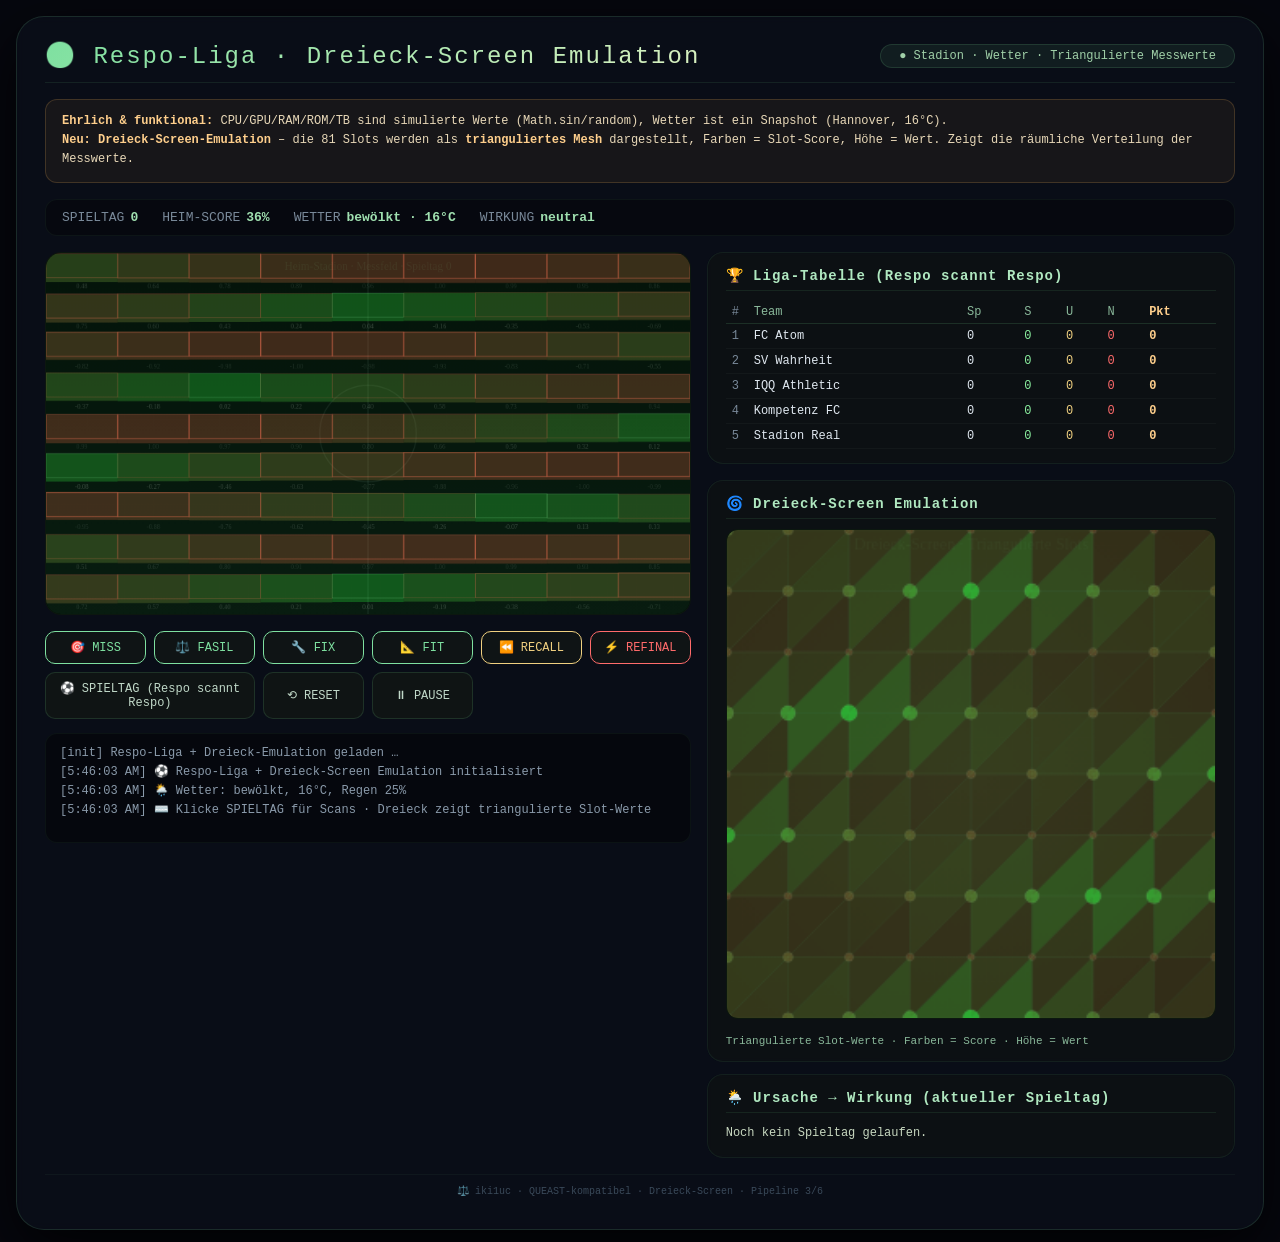
==== b/index.html @ 084629a2 "Create index.html" ====
<!DOCTYPE html>
<html lang="de">
<head>
<meta charset="UTF-8">
<meta name="viewport" content="width=device-width, initial-scale=1.0">
<title>⚽ Respo‑Liga · Dreieck‑Screen Emulation</title>
<style>
  * { box-sizing:border-box; margin:0; padding:0; }
  body {
    background:#06070e; color:#e0e8f0; font-family:'Consolas','Segoe UI',monospace;
    min-height:100vh; display:flex; align-items:center; justify-content:center; padding:16px;
  }
  .container {
    max-width:1400px; width:100%; background:rgba(12,16,28,0.7); backdrop-filter:blur(4px);
    border-radius:28px; border:1px solid rgba(120,220,150,0.15); padding:24px 28px 32px;
    box-shadow:0 20px 60px rgba(0,0,0,0.8);
  }
  header {
    display:flex; justify-content:space-between; align-items:center; flex-wrap:wrap; gap:12px;
    margin-bottom:16px; border-bottom:1px solid rgba(120,220,150,0.1); padding-bottom:12px;
  }
  header h1 {
    font-size:24px; font-weight:300; letter-spacing:2px;
    background:linear-gradient(135deg, #7ee0a0, #d8f0c0); -webkit-background-clip:text;
    -webkit-text-fill-color:transparent; background-clip:text;
  }
  header .badge {
    background:rgba(120,220,150,0.08); border:1px solid rgba(120,220,150,0.15);
    border-radius:100px; padding:4px 18px; font-size:12px; color:#a0d0a8;
  }
  .note {
    background:rgba(255,190,90,0.06); border:1px solid rgba(255,190,90,0.18);
    border-radius:12px; padding:12px 16px; font-size:12px; line-height:1.6; color:#e8d8b8;
    margin-bottom:16px;
  }
  .note b { color:#ffcf8c; }

  .status-row {
    display:flex; flex-wrap:wrap; gap:12px 24px;
    background:rgba(0,0,0,0.3); border-radius:12px; padding:10px 16px;
    margin-bottom:16px; font-size:13px; border:1px solid rgba(120,220,150,0.06);
  }
  .status-row .item { display:flex; align-items:center; gap:6px; }
  .status-row .label { color:#7a8a9a; }
  .status-row .value { color:#a0e0b0; font-weight:bold; }
  .status-row .value.err { color:#ff6b6b; }

  .grid-2 { display:grid; grid-template-columns:1.1fr 0.9fr; gap:16px; margin-bottom:16px; }
  @media (max-width:900px){ .grid-2 { grid-template-columns:1fr; } }

  .panel {
    background:rgba(16,20,14,0.4); border:1px solid rgba(120,220,150,0.08);
    border-radius:16px; padding:14px 18px; backdrop-filter:blur(2px);
  }
  .panel h2 {
    font-size:14px; color:#b0e8c0; border-bottom:1px solid rgba(120,220,150,0.1);
    padding-bottom:6px; margin-bottom:10px; letter-spacing:1px;
  }

  canvas {
    display:block; width:100%; aspect-ratio:16/9; background:#000;
    border-radius:16px; border:1px solid rgba(120,220,150,0.1);
    margin-bottom:16px; box-shadow:inset 0 0 60px rgba(20,60,30,0.25);
  }

  table { width:100%; border-collapse:collapse; font-size:12px; }
  thead th {
    text-align:left; color:#8ab89a; font-weight:normal; padding:4px 6px;
    border-bottom:1px solid rgba(120,220,150,0.15);
  }
  tbody td { padding:5px 6px; border-bottom:1px solid rgba(255,255,255,0.03); }
  .pts { font-weight:bold; color:#ffcf8c; }
  .rank { color:#7a8a9a; width:22px; }
  .form-w { color:#8cf0a0; }
  .form-d { color:#f0d080; }
  .form-l { color:#ff6b6b; }

  .cause-list { font-size:12px; line-height:1.7; color:#c8d8c0; max-height:180px; overflow-y:auto; }
  .cause-list::-webkit-scrollbar { width:3px; }
  .cause-list::-webkit-scrollbar-thumb { background:#2a3a2a; border-radius:4px; }
  .cause-list .arrow { color:#7ee0a0; }

  .tri-grid {
    display:grid; grid-template-columns:1fr 1fr; gap:12px; margin-top:10px;
  }
  @media (max-width:700px){ .tri-grid { grid-template-columns:1fr; } }

  .control-grid {
    display:grid; grid-template-columns:repeat(auto-fit,minmax(80px,1fr));
    gap:8px; margin-bottom:14px;
  }
  .btn {
    background:rgba(20,28,20,0.6); border:1px solid rgba(120,220,150,0.15);
    border-radius:10px; padding:8px 4px; color:#c0d8c8; font-family:inherit;
    font-size:12px; cursor:pointer; transition:all 0.25s; text-align:center;
  }
  .btn:hover { border-color:#7ee0a0; background:rgba(80,180,110,0.14); color:#fff; transform:translateY(-2px); }
  .btn.primary { border-color:#7ee0a0; color:#7ee0a0; }
  .btn.warn { border-color:#f0d080; color:#f0d080; }
  .btn.danger { border-color:#ff6b6b; color:#ff6b6b; }
  .btn.big { grid-column: span 2; }

  .log-box {
    background:rgba(0,0,0,0.4); border-radius:12px; padding:10px 14px;
    font-size:12px; color:#8a9aaa; height:110px; overflow-y:auto;
    border:1px solid rgba(120,220,150,0.05); line-height:1.6; margin-top:6px;
  }
  .log-box::-webkit-scrollbar { width:3px; }
  .log-box::-webkit-scrollbar-thumb { background:#2a3a2a; border-radius:4px; }

  .footer {
    text-align:center; color:#3a4a5a; font-size:10px; margin-top:16px;
    border-top:1px solid rgba(120,220,150,0.05); padding-top:10px;
  }

  /* Dreieck-Overlay Canvas (klein) */
  #triCanvas {
    width:100%; aspect-ratio:1/1; background:#000; border-radius:12px;
    border:1px solid rgba(120,220,150,0.1);
  }
</style>
</head>
<body>
<div class="container">

<header>
  <h1>⚽ Respo‑Liga · Dreieck‑Screen Emulation</h1>
  <span class="badge">● Stadion · Wetter · Triangulierte Messwerte</span>
</header>

<div class="note">
  <b>Ehrlich & funktional:</b> CPU/GPU/RAM/ROM/TB sind simulierte Werte (Math.sin/random),
  Wetter ist ein Snapshot (Hannover, 16°C).<br>
  <b>Neu: Dreieck‑Screen‑Emulation</b> – die 81 Slots werden als <b>trianguliertes Mesh</b> dargestellt,
  Farben = Slot‑Score, Höhe = Wert. Zeigt die räumliche Verteilung der Messwerte.
</div>

<!-- STATUS -->
<div class="status-row" id="statusRow">
  <span class="item"><span class="label">SPIELTAG</span> <span class="value" id="matchdayDisplay">0</span></span>
  <span class="item"><span class="label">HEIM‑SCORE</span> <span class="value" id="homeScoreDisplay">–</span></span>
  <span class="item"><span class="label">WETTER</span> <span class="value" id="weatherState">bewölkt · 16°C</span></span>
  <span class="item"><span class="label">WIRKUNG</span> <span class="value" id="effectDisplay">neutral</span></span>
</div>

<div class="grid-2">
  <div>
    <canvas id="mainCanvas" width="800" height="450"></canvas>

    <div class="control-grid">
      <button class="btn primary" id="btnMiss">🎯 MISS</button>
      <button class="btn primary" id="btnFasil">⚖️ FASIL</button>
      <button class="btn primary" id="btnFix">🔧 FIX</button>
      <button class="btn primary" id="btnFit">📐 FIT</button>
      <button class="btn warn" id="btnRecall">⏪ RECALL</button>
      <button class="btn danger" id="btnRefinal">⚡ REFINAL</button>
      <button class="btn big" id="btnSpieltag">⚽ SPIELTAG (Respo scannt Respo)</button>
      <button class="btn" id="btnReset">⟲ RESET</button>
      <button class="btn" id="btnPause">⏸ PAUSE</button>
    </div>

    <div class="log-box" id="logBox">[init] Respo‑Liga + Dreieck‑Emulation geladen …</div>
  </div>

  <div>
    <div class="panel" style="margin-bottom:16px;">
      <h2>🏆 Liga‑Tabelle (Respo scannt Respo)</h2>
      <table>
        <thead>
          <tr><th class="rank">#</th><th>Team</th><th>Sp</th><th>S</th><th>U</th><th>N</th><th class="pts">Pkt</th></tr>
        </thead>
        <tbody id="tableBody"></tbody>
      </table>
    </div>

    <div class="panel">
      <h2>🌀 Dreieck‑Screen Emulation</h2>
      <canvas id="triCanvas" width="300" height="300"></canvas>
      <div style="font-size:11px; color:#8ab89a; margin-top:6px;">
        Triangulierte Slot‑Werte · Farben = Score · Höhe = Wert
      </div>
    </div>

    <div class="panel" style="margin-top:12px;">
      <h2>🌦️ Ursache → Wirkung (aktueller Spieltag)</h2>
      <div class="cause-list" id="causeList">Noch kein Spieltag gelaufen.</div>
    </div>
  </div>
</div>

<div class="footer">⚖️ iki1uc · QUEAST‑kompatibel · Dreieck‑Screen · Pipeline 3/6</div>
</div>

<script>
"use strict";

// ================================================================
//  RESPO‑LIGA · STADION · WETTER · DREIECK‑SCREEN EMULATION
//  + Dreieck‑Mesh (Triangulation der 81 Slots)
// ================================================================

// ─── CANVAS (Haupt‑Stadion) ─────────────────────────────────────
const mainCanvas = document.getElementById('mainCanvas');
const ctx = mainCanvas.getContext('2d');
const W = mainCanvas.width, H = mainCanvas.height;

// ─── Dreieck‑Canvas ─────────────────────────────────────────────
const triCanvas = document.getElementById('triCanvas');
const triCtx = triCanvas.getContext('2d');
const TW = triCanvas.width, TH = triCanvas.height;

const TOTAL_SLOTS = 81, COLS = 9, ROWS = 9;
const CELL_W = W / COLS, CELL_H = H / ROWS;
const TOLERANCE = 0.15;

let slots = [];
let running = true;
let time = 0;
let matchday = 0;

// ─── Wetter (Snapshot) ──────────────────────────────────────────
let weather = {
  temp: 16,
  condition: 'bewölkt',
  precipChance: 25,
};

// ─── 5 Respo‑Teams ──────────────────────────────────────────────
const teams = [
  { name: 'FC Atom',        potenzial:0.82, wetterAnfaelligkeit:0.15, pkt:0, s:0, u:0, n:0, letzterScore:0 },
  { name: 'SV Wahrheit',    potenzial:0.74, wetterAnfaelligkeit:0.35, pkt:0, s:0, u:0, n:0, letzterScore:0 },
  { name: 'IQQ Athletic',   potenzial:0.68, wetterAnfaelligkeit:0.55, pkt:0, s:0, u:0, n:0, letzterScore:0 },
  { name: 'Kompetenz FC',   potenzial:0.90, wetterAnfaelligkeit:0.10, pkt:0, s:0, u:0, n:0, letzterScore:0 },
  { name: 'Stadion Real',   potenzial:0.60, wetterAnfaelligkeit:0.70, pkt:0, s:0, u:0, n:0, letzterScore:0 },
];

// ─── SLOTS ──────────────────────────────────────────────────────
function initSlots() {
  slots = [];
  for (let i = 0; i < TOTAL_SLOTS; i++) {
    const v = Math.sin(i * 0.2 + 0.5);
    slots.push({
      value: v, truth: 0, pulse: 0, drift: 0,
      angle: (i * 37) % 360, targetValue: v,
      deviation: Math.abs(v), score: 1 - Math.min(Math.abs(v), 1)
    });
  }
}
initSlots();

function computeDeviationAndScore(s) {
  s.deviation = Math.abs(s.value - s.truth);
  s.score = Math.max(0, 1 - Math.min(s.deviation, 1));
}

function homeScore() {
  for (const s of slots) computeDeviationAndScore(s);
  return slots.reduce((sum, s) => sum + s.score, 0) / TOTAL_SLOTS;
}

// ─── WETTER‑MODIFIER ────────────────────────────────────────────
function wetterModifier(anfaelligkeit) {
  let base = 0;
  if (weather.temp < 8)       base -= 0.18;
  else if (weather.temp > 26) base -= 0.10;
  else                         base += 0.05;
  if (weather.precipChance > 40) base -= 0.15;
  return base * anfaelligkeit;
}

// ─── STATUS UI ──────────────────────────────────────────────────
function updateStatus() {
  const hs = homeScore();
  document.getElementById('homeScoreDisplay').textContent = Math.round(hs * 100) + '%';
  document.getElementById('matchdayDisplay').textContent = matchday;
  document.getElementById('weatherState').textContent =
    `${weather.condition} · ${weather.temp}°C`;
}

function renderTable() {
  const sorted = [...teams].sort((a,b) => b.pkt - a.pkt || b.letzterScore - a.letzterScore);
  const body = document.getElementById('tableBody');
  body.innerHTML = '';
  sorted.forEach((t, i) => {
    const row = document.createElement('tr');
    row.innerHTML = `<td class="rank">${i+1}</td><td>${t.name}</td>
      <td>${t.s+t.u+t.n}</td><td class="form-w">${t.s}</td><td class="form-d">${t.u}</td><td class="form-l">${t.n}</td>
      <td class="pts">${t.pkt}</td>`;
    body.appendChild(row);
  });
}

function log(msg) {
  const box = document.getElementById('logBox');
  const timeStr = new Date().toLocaleTimeString();
  const entry = document.createElement('div');
  entry.textContent = `[${timeStr}] ${msg}`;
  box.appendChild(entry);
  box.scrollTop = box.scrollHeight;
  if (box.children.length > 60) box.removeChild(box.firstChild);
}

// ─── STADION‑FUNKTIONEN ────────────────────────────────────────
function doMiss() {
  const hs = homeScore();
  log(`🎯 MISS → Heim‑Messung: Score ${Math.round(hs*100)}%`);
  updateStatus();
}
function doFasil() {
  const avg = slots.reduce((sum, s) => sum + s.value, 0) / TOTAL_SLOTS;
  for (const s of slots) { s.value = s.value*0.6 + avg*0.4; s.targetValue = s.value; s.pulse*=0.8; s.drift*=0.8; }
  log('⚖️ FASIL → Heim‑Stadion kalibriert'); updateStatus();
}
function doFix() {
  let fixed = 0;
  for (const s of slots) {
    if (s.value > 1.5 || s.value < -1.5) { s.value = Math.sign(s.value)*1.2; fixed++; }
    s.pulse = Math.min(Math.max(s.pulse,-1),1); s.drift = Math.min(Math.max(s.drift,-1),1);
    s.angle = ((s.angle%360)+360)%360;
  }
  log(`🔧 FIX → ${fixed} Ausreißer korrigiert`); updateStatus();
}
function doFit() {
  for (let i=0;i<TOTAL_SLOTS;i++){
    const s = slots[i]; const phase = i*0.2 + time*0.0003;
    s.targetValue = Math.sin(phase)*0.9; s.value = s.value*0.5 + s.targetValue*0.5;
    s.pulse = Math.sin(time/120+i*0.1)*0.6; s.drift = Math.cos(time/240+i*0.05)*0.5;
    s.angle = (time/10+i*4)%360;
  }
  log('📐 FIT → Referenzkurve angelegt'); updateStatus();
}
function doRecall() {
  initSlots();
  log('⏪ RECALL → Heim‑Stadion zurückgesetzt'); updateStatus();
}
function doRefinal() {
  for (const s of slots) {
    s.value = Math.sin(s.angle*Math.PI/180)*0.5; s.targetValue = s.value; s.pulse=0; s.drift=0;
    s.angle = (s.angle+10)%360;
  }
  log('⚡ REFINAL → vollständige Neukalibrierung'); updateStatus();
}

// ─── SPIELTAG ──────────────────────────────────────────────────
function doSpieltag() {
  matchday++;
  const hs = homeScore();
  const causeLines = [];
  causeLines.push(
    `<div><b>Ursache:</b> Wetter ${weather.condition}, ${weather.temp}°C, Regen ${weather.precipChance}% ` +
    `<span class="arrow">→</span> <b>Wirkung:</b> je Team nach Wetteranfälligkeit</div>`
  );

  for (const t of teams) {
    const mod = wetterModifier(t.wetterAnfaelligkeit);
    const teamScore = Math.max(0, Math.min(1, t.potenzial + mod));
    t.letzterScore = teamScore;

    let effect, resultTxt;
    if (hs > teamScore + 0.03) { t.s++; t.pkt += 0; effect = 'Heim gewinnt'; resultTxt = 'S (Heim)'; }
    else if (teamScore > hs + 0.03) { t.n++; t.pkt += 3; effect = 'Gegner gewinnt'; resultTxt = 'N (Heim) / 3 Pkt'; }
    else { t.u++; t.pkt += 1; effect = 'Unentschieden'; resultTxt = 'U / 1 Pkt'; }

    causeLines.push(
      `<div>${t.name}: Potenzial ${(t.potenzial*100).toFixed(0)}% ` +
      `<span class="arrow">→</span> Wetter‑Mod ${(mod*100).toFixed(1)}% ` +
      `<span class="arrow">→</span> Score ${(teamScore*100).toFixed(0)}% vs. Heim ${(hs*100).toFixed(0)}% ` +
      `<span class="arrow">→</span> ${effect} (${resultTxt})</div>`
    );
  }

  document.getElementById('causeList').innerHTML = causeLines.join('');
  document.getElementById('effectDisplay').textContent =
    weather.precipChance > 40 || weather.temp < 8 ? 'dämpfend' : 'neutral/fördernd';
  renderTable();
  log(`⚽ SPIELTAG ${matchday} → Heim‑Respo hat ${teams.length} Gegner gescannt`);
  updateStatus();
}

// ─── HAUPT‑RENDER (Stadion) ────────────────────────────────────
function drawStadium() {
  ctx.clearRect(0,0,W,H);
  const bg = ctx.createLinearGradient(0,0,0,H);
  bg.addColorStop(0,'#04140a'); bg.addColorStop(1,'#081c10');
  ctx.fillStyle = bg; ctx.fillRect(0,0,W,H);

  ctx.strokeStyle = 'rgba(200,255,220,0.08)'; ctx.lineWidth = 1.5;
  ctx.beginPath(); ctx.moveTo(W/2,0); ctx.lineTo(W/2,H); ctx.stroke();
  ctx.beginPath(); ctx.arc(W/2,H/2,60,0,Math.PI*2); ctx.stroke();

  for (let r=0;r<ROWS;r++){
    for (let c=0;c<COLS;c++){
      const idx = r*COLS+c; const s = slots[idx]; computeDeviationAndScore(s);
      const x = c*CELL_W, y = r*CELL_H;
      const score = s.score;
      const heightOffset = s.value * CELL_H * 0.15;
      const gCol = Math.round(90 + score*140);
      const rCol = Math.round(200*(1-score) + 40*score);
      ctx.fillStyle = `rgba(${rCol}, ${gCol}, 60, 0.30)`;
      ctx.fillRect(x, y+heightOffset*0.3, CELL_W, CELL_H*0.7);

      const inTol = s.deviation <= TOLERANCE;
      ctx.strokeStyle = inTol ? `rgba(140,240,160,${0.15+score*0.2})` : `rgba(255,120,90,${0.15+(1-score)*0.2})`;
      ctx.lineWidth = 0.6 + (1-score)*0.8;
      ctx.strokeRect(x, y+heightOffset*0.2, CELL_W, CELL_H*0.6);

      ctx.fillStyle = `rgba(220,240,220,${0.12+score*0.15})`;
      ctx.font = '8px Consolas'; ctx.textAlign='center'; ctx.textBaseline='bottom';
      ctx.fillText(s.value.toFixed(2), x+CELL_W/2, y+CELL_H-4);
    }
  }

  ctx.fillStyle = 'rgba(150,230,170,0.08)';
  ctx.font = '14px Consolas'; ctx.textAlign='center'; ctx.textBaseline='top';
  ctx.fillText(`Heim‑Stadion · Messfeld · Spieltag ${matchday}`, W/2, 10);
}

// ─── DREIECK‑SCREEN EMULATION ──────────────────────────────────
function drawTriangleScreen() {
  triCtx.clearRect(0,0,TW,TH);
  const bg = triCtx.createRadialGradient(TW/2,TH/2,10,TW/2,TH/2,TW);
  bg.addColorStop(0,'#081a10'); bg.addColorStop(1,'#020806');
  triCtx.fillStyle = bg; triCtx.fillRect(0,0,TW,TH);

  // Punkte aus den Slots (9x9 → wir nehmen 9 zufällige Punkte für ein Dreieck‑Mesh)
  const pts = [];
  for (let r=0; r<ROWS; r++){
    for (let c=0; c<COLS; c++){
      const idx = r*COLS+c;
      const s = slots[idx];
      const x = (c / (COLS-1)) * TW;
      const y = (r / (ROWS-1)) * TH;
      const z = s.score; // Höhe = Score
      pts.push({x, y, z});
    }
  }

  // Delaunay‑ähnliche Triangulation: verbinde benachbarte Punkte
  // Wir zeichnen ein Dreiecks‑Netz aus 9×9 Punkten
  const triColor = (z) => {
    const r = Math.round(200*(1-z) + 40*z);
    const g = Math.round(90 + z*140);
    return `rgba(${r}, ${g}, 60, ${0.2 + z*0.4})`;
  };

  // Zeichne Dreiecke (jeweils 2 Dreiecke pro Zelle)
  for (let r=0; r<ROWS-1; r++){
    for (let c=0; c<COLS-1; c++){
      const idx = r*COLS+c;
      const idxR = (r+1)*COLS+c;
      const idxC = r*COLS+(c+1);
      const idxRC = (r+1)*COLS+(c+1);

      const p0 = pts[idx];
      const p1 = pts[idxR];
      const p2 = pts[idxC];
      const p3 = pts[idxRC];

      if (!p0 || !p1 || !p2 || !p3) continue;

      // Dreieck 1: p0-p1-p2
      triCtx.beginPath();
      triCtx.moveTo(p0.x, p0.y);
      triCtx.lineTo(p1.x, p1.y);
      triCtx.lineTo(p2.x, p2.y);
      triCtx.closePath();
      const avgZ1 = (p0.z + p1.z + p2.z) / 3;
      triCtx.fillStyle = triColor(avgZ1);
      triCtx.fill();
      triCtx.strokeStyle = 'rgba(120,220,150,0.08)';
      triCtx.lineWidth = 0.5;
      triCtx.stroke();

      // Dreieck 2: p1-p3-p2
      triCtx.beginPath();
      triCtx.moveTo(p1.x, p1.y);
      triCtx.lineTo(p3.x, p3.y);
      triCtx.lineTo(p2.x, p2.y);
      triCtx.closePath();
      const avgZ2 = (p1.z + p3.z + p2.z) / 3;
      triCtx.fillStyle = triColor(avgZ2);
      triCtx.fill();
      triCtx.strokeStyle = 'rgba(120,220,150,0.08)';
      triCtx.lineWidth = 0.5;
      triCtx.stroke();
    }
  }

  // Punkte (Knoten) zeichnen
  for (const p of pts) {
    const radius = 2 + p.z * 3;
    triCtx.beginPath();
    triCtx.arc(p.x, p.y, radius, 0, Math.PI*2);
    const col = triColor(p.z);
    triCtx.fillStyle = col;
    triCtx.fill();
    triCtx.strokeStyle = 'rgba(200,255,220,0.15)';
    triCtx.lineWidth = 0.5;
    triCtx.stroke();
  }

  // Titel
  triCtx.fillStyle = 'rgba(150,230,170,0.06)';
  triCtx.font = '10px Consolas';
  triCtx.textAlign = 'center';
  triCtx.textBaseline = 'top';
  triCtx.fillText('Dreieck‑Screen · Triangulierte Slots', TW/2, 4);
}

// ─── UPDATE SLOTS ──────────────────────────────────────────────
function updateSlots() {
  for (const s of slots) {
    s.value += (s.targetValue - s.value) * 0.008;
    s.pulse += Math.sin(time*0.001 + s.angle*0.01) * 0.001;
    s.drift += Math.cos(time*0.002 + s.angle*0.02) * 0.001;
    s.pulse = Math.min(Math.max(s.pulse,-1),1); s.drift = Math.min(Math.max(s.drift,-1),1);
    s.angle = (s.angle + 0.02) % 360;
  }
}

function loop() {
  if (running) {
    time += 16;
    updateSlots();
    drawStadium();
    drawTriangleScreen();
    if (Math.floor(time/2000)%2===0) updateStatus();
  }
  requestAnimationFrame(loop);
}

// ─── EVENTS ──────────────────────────────────────────────────
document.getElementById('btnPause').addEventListener('click', () => {
  running = !running;
  document.getElementById('btnPause').textContent = running ? '⏸ PAUSE' : '▶ START';
  log(running ? '▶ Fortgesetzt' : '⏸ Pausiert');
});
document.getElementById('btnMiss').addEventListener('click', doMiss);
document.getElementById('btnFasil').addEventListener('click', doFasil);
document.getElementById('btnFix').addEventListener('click', doFix);
document.getElementById('btnFit').addEventListener('click', doFit);
document.getElementById('btnRecall').addEventListener('click', doRecall);
document.getElementById('btnRefinal').addEventListener('click', doRefinal);
document.getElementById('btnSpieltag').addEventListener('click', doSpieltag);
document.getElementById('btnReset').addEventListener('click', () => {
  initSlots(); matchday = 0;
  for (const t of teams) { t.pkt=0; t.s=0; t.u=0; t.n=0; t.letzterScore=0; }
  document.getElementById('causeList').textContent = 'Noch kein Spieltag gelaufen.';
  renderTable();
  log('⟲ RESET → Stadion & Liga neu gestartet');
  updateStatus();
});

// ─── INIT ──────────────────────────────────────────────────────
renderTable();
log('⚽ Respo‑Liga + Dreieck‑Screen Emulation initialisiert');
log(`🌦️ Wetter: ${weather.condition}, ${weather.temp}°C, Regen ${weather.precipChance}%`);
log('⌨️  Klicke SPIELTAG für Scans · Dreieck zeigt triangulierte Slot‑Werte');
updateStatus();
loop();

</script>
</body>
</html>
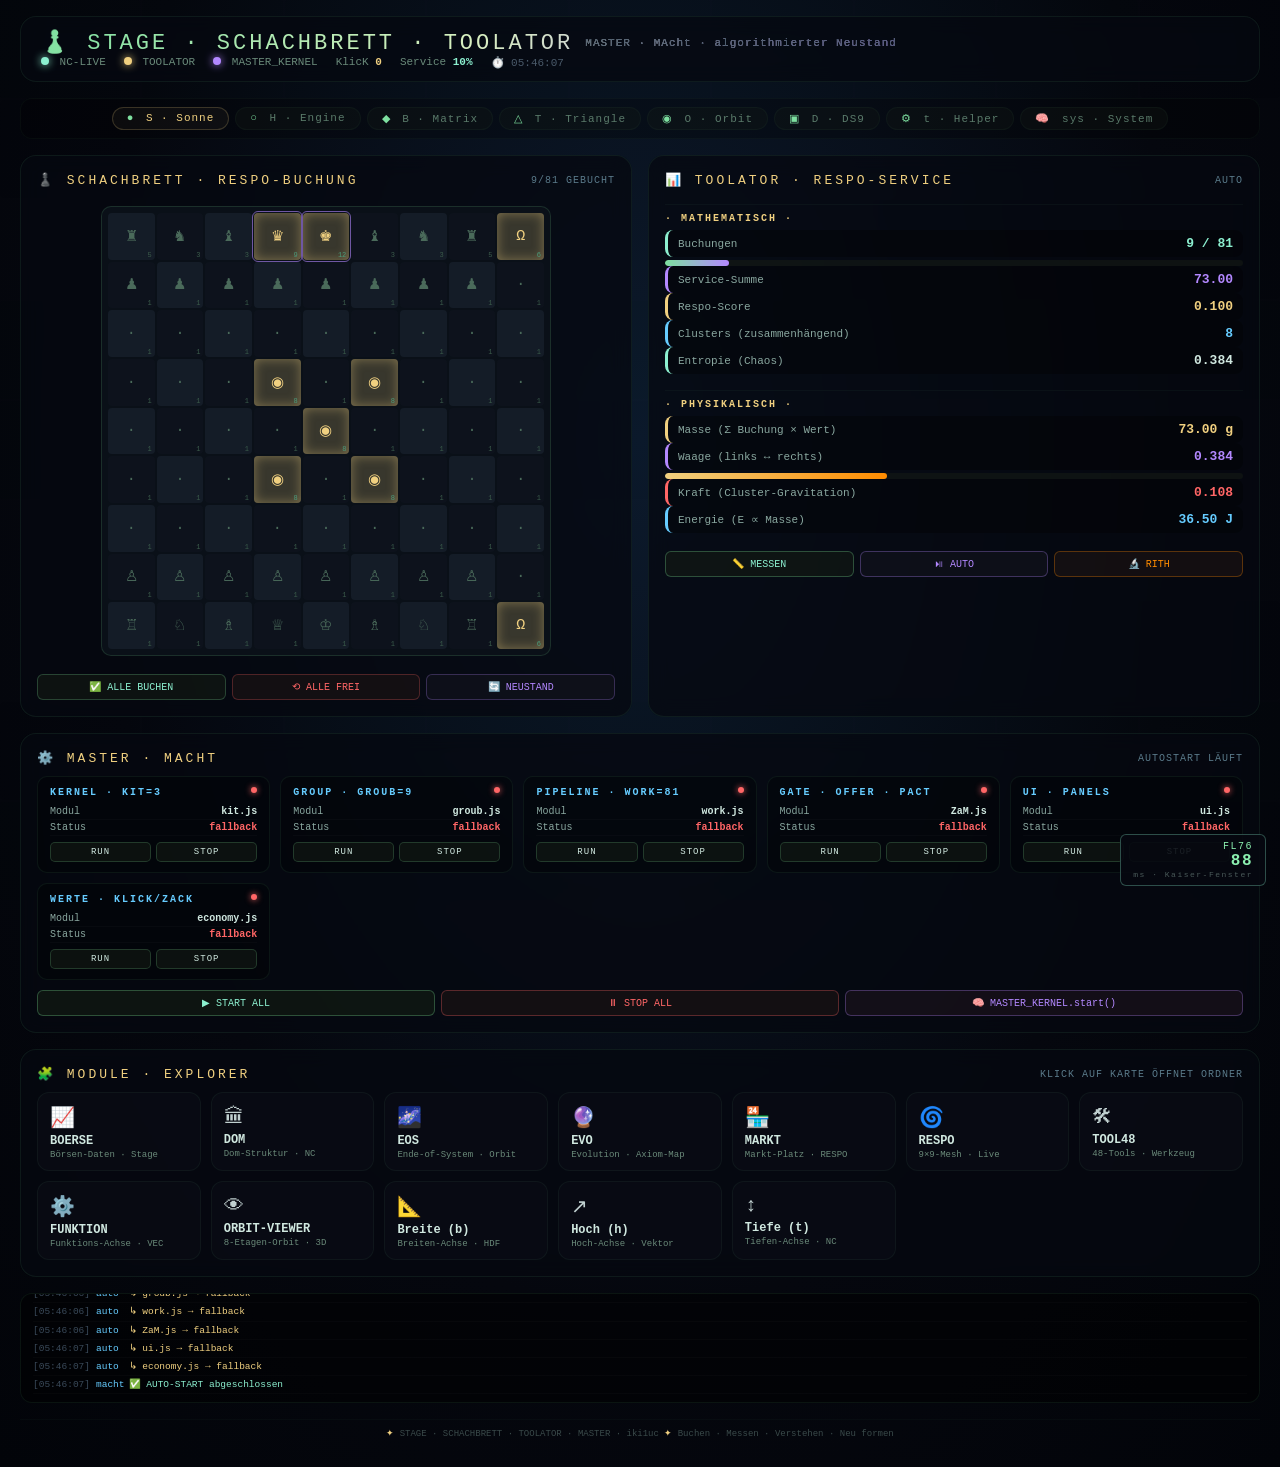
==== commit 0f23a967: "Update index.html" ====
--- a/b/index.html
+++ b/b/index.html
@@ -2,563 +2,1233 @@
 <html lang="de">
 <head>
 <meta charset="UTF-8">
-<meta name="viewport" content="width=device-width, initial-scale=1.0">
-<title>⚽ Respo‑Liga · Dreieck‑Screen Emulation</title>
+<meta name="viewport" content="width=device-width,initial-scale=1">
+<title>♟️ STAGE · SCHACHBRETT · TOOLATOR · MASTER · iki1uc</title>
 <style>
-  * { box-sizing:border-box; margin:0; padding:0; }
-  body {
-    background:#06070e; color:#e0e8f0; font-family:'Consolas','Segoe UI',monospace;
-    min-height:100vh; display:flex; align-items:center; justify-content:center; padding:16px;
-  }
-  .container {
-    max-width:1400px; width:100%; background:rgba(12,16,28,0.7); backdrop-filter:blur(4px);
-    border-radius:28px; border:1px solid rgba(120,220,150,0.15); padding:24px 28px 32px;
-    box-shadow:0 20px 60px rgba(0,0,0,0.8);
-  }
-  header {
-    display:flex; justify-content:space-between; align-items:center; flex-wrap:wrap; gap:12px;
-    margin-bottom:16px; border-bottom:1px solid rgba(120,220,150,0.1); padding-bottom:12px;
-  }
-  header h1 {
-    font-size:24px; font-weight:300; letter-spacing:2px;
-    background:linear-gradient(135deg, #7ee0a0, #d8f0c0); -webkit-background-clip:text;
-    -webkit-text-fill-color:transparent; background-clip:text;
-  }
-  header .badge {
-    background:rgba(120,220,150,0.08); border:1px solid rgba(120,220,150,0.15);
-    border-radius:100px; padding:4px 18px; font-size:12px; color:#a0d0a8;
-  }
-  .note {
-    background:rgba(255,190,90,0.06); border:1px solid rgba(255,190,90,0.18);
-    border-radius:12px; padding:12px 16px; font-size:12px; line-height:1.6; color:#e8d8b8;
-    margin-bottom:16px;
-  }
-  .note b { color:#ffcf8c; }
-
-  .status-row {
-    display:flex; flex-wrap:wrap; gap:12px 24px;
-    background:rgba(0,0,0,0.3); border-radius:12px; padding:10px 16px;
-    margin-bottom:16px; font-size:13px; border:1px solid rgba(120,220,150,0.06);
-  }
-  .status-row .item { display:flex; align-items:center; gap:6px; }
-  .status-row .label { color:#7a8a9a; }
-  .status-row .value { color:#a0e0b0; font-weight:bold; }
-  .status-row .value.err { color:#ff6b6b; }
-
-  .grid-2 { display:grid; grid-template-columns:1.1fr 0.9fr; gap:16px; margin-bottom:16px; }
-  @media (max-width:900px){ .grid-2 { grid-template-columns:1fr; } }
-
-  .panel {
-    background:rgba(16,20,14,0.4); border:1px solid rgba(120,220,150,0.08);
-    border-radius:16px; padding:14px 18px; backdrop-filter:blur(2px);
-  }
-  .panel h2 {
-    font-size:14px; color:#b0e8c0; border-bottom:1px solid rgba(120,220,150,0.1);
-    padding-bottom:6px; margin-bottom:10px; letter-spacing:1px;
-  }
-
-  canvas {
-    display:block; width:100%; aspect-ratio:16/9; background:#000;
-    border-radius:16px; border:1px solid rgba(120,220,150,0.1);
-    margin-bottom:16px; box-shadow:inset 0 0 60px rgba(20,60,30,0.25);
-  }
-
-  table { width:100%; border-collapse:collapse; font-size:12px; }
-  thead th {
-    text-align:left; color:#8ab89a; font-weight:normal; padding:4px 6px;
-    border-bottom:1px solid rgba(120,220,150,0.15);
-  }
-  tbody td { padding:5px 6px; border-bottom:1px solid rgba(255,255,255,0.03); }
-  .pts { font-weight:bold; color:#ffcf8c; }
-  .rank { color:#7a8a9a; width:22px; }
-  .form-w { color:#8cf0a0; }
-  .form-d { color:#f0d080; }
-  .form-l { color:#ff6b6b; }
-
-  .cause-list { font-size:12px; line-height:1.7; color:#c8d8c0; max-height:180px; overflow-y:auto; }
-  .cause-list::-webkit-scrollbar { width:3px; }
-  .cause-list::-webkit-scrollbar-thumb { background:#2a3a2a; border-radius:4px; }
-  .cause-list .arrow { color:#7ee0a0; }
-
-  .tri-grid {
-    display:grid; grid-template-columns:1fr 1fr; gap:12px; margin-top:10px;
-  }
-  @media (max-width:700px){ .tri-grid { grid-template-columns:1fr; } }
-
-  .control-grid {
-    display:grid; grid-template-columns:repeat(auto-fit,minmax(80px,1fr));
-    gap:8px; margin-bottom:14px;
-  }
-  .btn {
-    background:rgba(20,28,20,0.6); border:1px solid rgba(120,220,150,0.15);
-    border-radius:10px; padding:8px 4px; color:#c0d8c8; font-family:inherit;
-    font-size:12px; cursor:pointer; transition:all 0.25s; text-align:center;
-  }
-  .btn:hover { border-color:#7ee0a0; background:rgba(80,180,110,0.14); color:#fff; transform:translateY(-2px); }
-  .btn.primary { border-color:#7ee0a0; color:#7ee0a0; }
-  .btn.warn { border-color:#f0d080; color:#f0d080; }
-  .btn.danger { border-color:#ff6b6b; color:#ff6b6b; }
-  .btn.big { grid-column: span 2; }
-
-  .log-box {
-    background:rgba(0,0,0,0.4); border-radius:12px; padding:10px 14px;
-    font-size:12px; color:#8a9aaa; height:110px; overflow-y:auto;
-    border:1px solid rgba(120,220,150,0.05); line-height:1.6; margin-top:6px;
-  }
-  .log-box::-webkit-scrollbar { width:3px; }
-  .log-box::-webkit-scrollbar-thumb { background:#2a3a2a; border-radius:4px; }
-
-  .footer {
-    text-align:center; color:#3a4a5a; font-size:10px; margin-top:16px;
-    border-top:1px solid rgba(120,220,150,0.05); padding-top:10px;
-  }
-
-  /* Dreieck-Overlay Canvas (klein) */
-  #triCanvas {
-    width:100%; aspect-ratio:1/1; background:#000; border-radius:12px;
-    border:1px solid rgba(120,220,150,0.1);
+  *{margin:0;padding:0;box-sizing:border-box;}
+  :root{
+    --bg:#05070e; --fg:#c0d0d0;
+    --cyan:#6cf; --gold:#f0d080; --purple:#b388ff;
+    --green:#8cf0d0; --red:#ff6666; --orange:#ff8c00;
+    --line:rgba(120,220,150,0.08);
+    --panel:rgba(6,8,16,0.75);
+  }
+  html,body{min-height:100%;}
+  body{
+    background:#05070e;
+    background-image:
+      radial-gradient(ellipse at 50% 30%, #0c1a2c 0%, #05070e 60%, #020409 100%);
+    color:var(--fg);
+    font-family:'Consolas','Courier New',monospace;
+    min-height:100vh;
+    overflow-x:hidden;
+  }
+
+  /* ─── 9×9 RESPO HINTERGRUND ─────────────────── */
+  #respoBg{
+    position:fixed; inset:0; z-index:-1;
+    opacity:0.05; pointer-events:none;
+    display:grid; grid-template-columns:repeat(9,1fr);
+    grid-template-rows:repeat(9,1fr); gap:2px;
+  }
+  #respoBg div{
+    background:rgba(120,220,150,0.03);
+    border-radius:2px;
+    transition:background .5s;
+  }
+
+  /* ─── MASTER LAYOUT ─────────────────────────── */
+  #master{
+    display:flex; flex-direction:column;
+    min-height:100vh;
+    padding:16px 20px 20px;
+    max-width:1500px; margin:0 auto;
+    gap:16px;
+  }
+
+  /* ─── HEADER / COMMANDER ───────────────────── */
+  #commander{
+    display:flex; flex-wrap:wrap;
+    justify-content:space-between; align-items:center;
+    padding:12px 20px;
+    background:var(--panel);
+    backdrop-filter:blur(10px);
+    border-radius:16px;
+    border:1px solid var(--line);
+  }
+  #commander .brand{
+    font-size:22px; font-weight:300; letter-spacing:3px;
+    background:linear-gradient(135deg,#7ee0a0,#d8f0c0,#b388ff);
+    -webkit-background-clip:text; -webkit-text-fill-color:transparent;
+    display:flex; align-items:center; gap:12px;
+  }
+  #commander .brand small{
+    font-size:11px; -webkit-text-fill-color:#4a5a6a;
+    letter-spacing:1px;
+  }
+  .commander-status{
+    display:flex; gap:18px; font-size:11px;
+    color:#6a8a7a; flex-wrap:wrap;
+  }
+  .commander-status .led{
+    display:inline-block; width:8px; height:8px;
+    border-radius:50%; margin-right:4px;
+  }
+  .led.green{ background:#8cf0d0; box-shadow:0 0 8px #8cf0d0; }
+  .led.gold{ background:#f0d080; box-shadow:0 0 8px #f0d080; }
+  .led.purple{ background:#b388ff; box-shadow:0 0 8px #b388ff; }
+  .led.off{ background:#2a3a3a; }
+  .led.pulse{ animation:pulse 1.4s infinite; }
+  @keyframes pulse{0%,100%{opacity:.4}50%{opacity:1}}
+
+  /* ─── 8 RICHTUNGEN ─────────────────────────── */
+  #directions{
+    display:flex; flex-wrap:wrap; gap:6px;
+    padding:8px 16px;
+    background:rgba(0,0,0,0.25);
+    border-radius:12px;
+    border:1px solid rgba(120,220,150,0.04);
+    justify-content:center;
+  }
+  .dir-item{
+    padding:4px 14px; border-radius:20px;
+    font-size:11px; letter-spacing:1px;
+    color:#5a7a6a;
+    background:rgba(20,28,20,0.3);
+    border:1px solid rgba(120,220,150,0.04);
+    transition:0.2s; cursor:pointer;
+  }
+  .dir-item:hover{ color:#d0e8e0; }
+  .dir-item.active{
+    color:#f0d080;
+    border-color:rgba(240,208,128,0.2);
+    background:rgba(240,208,128,0.04);
+  }
+  .dir-item .sym{ color:#7ee0a0; margin-right:4px; }
+
+  /* ─── WORKSPACE: SCHACHBRETT + TOOLATOR ────── */
+  #workspace{
+    display:grid;
+    grid-template-columns:1fr 1fr;
+    gap:16px;
+  }
+  @media (max-width:1000px){
+    #workspace{ grid-template-columns:1fr; }
+  }
+
+  .box{
+    background:var(--panel);
+    backdrop-filter:blur(10px);
+    border:1px solid var(--line);
+    border-radius:16px;
+    padding:16px;
+  }
+  .box h2{
+    font-size:13px; font-weight:400; letter-spacing:3px;
+    color:var(--gold); margin-bottom:10px;
+    text-transform:uppercase;
+    display:flex; justify-content:space-between; align-items:center;
+  }
+  .box h2 .badge{
+    font-size:10px; color:#5a7a8a; font-weight:400;
+    letter-spacing:1px;
+  }
+
+  /* ─── SCHACHBRETT ──────────────────────────── */
+  #chessWrap{
+    display:flex; justify-content:center; align-items:center;
+    padding:8px 0;
+  }
+  #chess{
+    display:grid;
+    grid-template-columns:repeat(9,1fr);
+    grid-template-rows:repeat(9,1fr);
+    gap:2px;
+    width:100%;
+    max-width:450px;
+    aspect-ratio:1;
+    background:#0a1018;
+    padding:6px;
+    border-radius:10px;
+    border:1px solid rgba(120,220,150,0.15);
+  }
+  .cell{
+    background:rgba(20,28,20,0.4);
+    border-radius:4px;
+    display:flex;
+    align-items:center;
+    justify-content:center;
+    font-size:15px;
+    color:#4a6a5a;
+    cursor:pointer;
+    transition:all 0.2s cubic-bezier(.2,.9,.25,1);
+    user-select:none;
+    position:relative;
+  }
+  .cell:hover{
+    background:rgba(120,220,150,0.12);
+    transform:scale(1.05);
+    z-index:2;
+  }
+  .cell.light{ background:rgba(30,40,55,0.5); }
+  .cell.dark{ background:rgba(15,20,30,0.6); }
+  .cell.booked{
+    background:rgba(140,240,208,0.2);
+    color:#8cf0d0;
+    box-shadow:inset 0 0 12px rgba(140,240,208,0.3);
+  }
+  .cell.booked.special{
+    background:rgba(240,208,128,0.2);
+    color:#f0d080;
+    box-shadow:inset 0 0 12px rgba(240,208,128,0.4);
+  }
+  .cell.cluster{
+    outline:1px solid rgba(179,136,255,0.6);
+    outline-offset:1px;
+  }
+  .cell .v{
+    position:absolute;
+    bottom:1px; right:3px;
+    font-size:7px;
+    color:#3a5a4a;
+    font-family:'Consolas',monospace;
+  }
+  .cell.booked .v{ color:#4a9a7a; }
+
+  /* ─── TOOLATOR (Messgerät) ─────────────────── */
+  #toolator{
+    display:flex; flex-direction:column; gap:10px;
+  }
+  .metric{
+    display:flex; justify-content:space-between;
+    align-items:center;
+    padding:6px 10px;
+    background:rgba(0,0,0,0.3);
+    border-radius:8px;
+    border-left:3px solid var(--green);
+    font-size:11px;
+  }
+  .metric.purple{ border-left-color:var(--purple); }
+  .metric.gold{ border-left-color:var(--gold); }
+  .metric.red{ border-left-color:var(--red); }
+  .metric.cyan{ border-left-color:var(--cyan); }
+  .metric .lbl{ color:#8aa8a0; }
+  .metric .val{
+    font-weight:bold; color:#d0e8e0; font-size:13px;
+  }
+  .metric .val.green{ color:#8cf0d0; }
+  .metric .val.purple{ color:#b388ff; }
+  .metric .val.gold{ color:#f0d080; }
+  .metric .val.red{ color:#ff6666; }
+  .metric .val.cyan{ color:#6cf; }
+
+  .bar{
+    width:100%; height:6px;
+    background:rgba(20,28,20,0.6);
+    border-radius:3px; overflow:hidden;
+    margin-top:3px;
+  }
+  .bar .fill{
+    height:100%;
+    background:linear-gradient(90deg,#7ee0a0,#b388ff);
+    border-radius:3px; transition:width .4s;
+  }
+  .bar .fill.gold{
+    background:linear-gradient(90deg,#f0d080,#ff8c00);
+  }
+  .bar .fill.cyan{
+    background:linear-gradient(90deg,#6cf,#b388ff);
+  }
+
+  .toolator-section{
+    margin-top:6px;
+    border-top:1px solid rgba(120,220,150,0.04);
+    padding-top:8px;
+  }
+  .toolator-section h3{
+    font-size:10px; color:var(--gold);
+    letter-spacing:2px; margin-bottom:6px;
+    text-transform:uppercase;
+  }
+
+  /* ─── MACHT PANEL ──────────────────────────── */
+  #macht{
+    display:grid;
+    grid-template-columns:repeat(auto-fill,minmax(200px,1fr));
+    gap:10px;
+  }
+  .macht-card{
+    background:rgba(0,0,0,0.3);
+    border:1px solid rgba(120,220,150,0.08);
+    border-radius:10px;
+    padding:10px 12px;
+    font-size:10px;
+  }
+  .macht-card h4{
+    font-size:10px; color:var(--cyan);
+    letter-spacing:2px; margin-bottom:6px;
+    text-transform:uppercase;
+    display:flex; justify-content:space-between;
+  }
+  .macht-card h4 .dot{
+    display:inline-block; width:6px; height:6px;
+    border-radius:50%; background:#3a3a3a;
+  }
+  .macht-card h4 .dot.on{
+    background:#8cf0d0; box-shadow:0 0 6px #8cf0d0;
+  }
+  .macht-card h4 .dot.fail{
+    background:#ff6666; box-shadow:0 0 6px #ff6666;
+  }
+  .macht-card .row{
+    display:flex; justify-content:space-between;
+    padding:2px 0; font-size:10px;
+    border-bottom:1px solid rgba(255,255,255,0.02);
+  }
+  .macht-card .row .lbl{ color:#8aa8a0; }
+  .macht-card .row .val{ font-weight:bold; color:#d0e8e0; }
+  .macht-card .actions{
+    display:flex; gap:5px; margin-top:6px;
+  }
+  .macht-card button{
+    flex:1;
+    background:rgba(20,28,20,0.6);
+    border:1px solid rgba(120,220,150,0.2);
+    color:#d0e8e0; padding:4px 0;
+    border-radius:5px; font-size:9px;
+    font-family:inherit; cursor:pointer;
+    letter-spacing:1px;
+  }
+  .macht-card button:hover{
+    border-color:#7ee0a0;
+    background:rgba(120,220,150,0.1);
+  }
+
+  /* ─── MODULE LINKS ─────────────────────────── */
+  #moduleList{
+    display:grid;
+    grid-template-columns:repeat(auto-fill,minmax(150px,1fr));
+    gap:10px;
+  }
+  .modul-card{
+    background:rgba(10,14,22,0.7);
+    border:1px solid rgba(120,220,150,0.06);
+    border-radius:12px;
+    padding:12px 12px 10px;
+    cursor:pointer;
+    transition:all 0.3s;
+    text-decoration:none;
+    color:#c0d0d0;
+    position:relative;
+  }
+  .modul-card:hover{
+    transform:translateY(-3px);
+    border-color:rgba(120,220,150,0.25);
+    box-shadow:0 8px 20px rgba(0,0,0,0.5);
+    background:rgba(16,22,34,0.8);
+  }
+  .modul-card .icon{
+    font-size:20px; display:block; margin-bottom:4px;
+  }
+  .modul-card .name{
+    font-size:12px; font-weight:600;
+    color:#d0e8e0;
+  }
+  .modul-card .desc{
+    font-size:9px; color:#6a8a7a; margin-top:2px;
+  }
+
+  /* ─── LOG ──────────────────────────────────── */
+  #logBox{
+    background:rgba(0,0,0,0.5);
+    border-radius:12px;
+    border:1px solid var(--line);
+    padding:8px 12px;
+    font-size:9.5px; line-height:1.6;
+    color:#8ab0c0;
+    max-height:110px; overflow-y:auto;
+  }
+  #logBox .entry{padding:1px 0;border-bottom:1px solid rgba(255,255,255,0.02);}
+  #logBox .time{color:#3a4a5a;margin-right:6px;}
+  #logBox .tag{color:#6cf;margin-right:4px;}
+  #logBox .ok{color:#8cf0d0;}
+  #logBox .warn{color:#f0d080;}
+  #logBox .err{color:#ff6666;}
+  #logBox .gold{color:#f0d080;font-weight:bold;}
+
+  /* ─── FOOTER ───────────────────────────────── */
+  footer{
+    text-align:center;
+    font-size:9px; color:#3a4a4a;
+    padding:8px 16px;
+    border-top:1px solid rgba(120,220,150,0.03);
+  }
+  footer .gold{ color:#f0d080; }
+
+  /* ─── FL76 Monitor ─────────────────────────── */
+  #fl76mon{
+    position:fixed; bottom:14px; right:14px;
+    padding:6px 12px;
+    background:rgba(6,8,16,0.9);
+    border:1px solid rgba(140,240,208,0.3);
+    border-radius:6px;
+    font-size:10px; letter-spacing:1.5px;
+    color:#8cf0b0; z-index:12;
+    text-align:right; min-width:130px;
+  }
+  #fl76mon .num{font-size:16px;font-weight:bold;color:#8cf0b0;}
+  #fl76mon.outside{border-color:rgba(255,102,102,0.5);}
+  #fl76mon.outside .num{color:#ff6666;}
+  #fl76mon.edge{border-color:rgba(240,208,128,0.5);}
+  #fl76mon.edge .num{color:#f0d080;}
+
+  /* Responsive */
+  @media (max-width:700px){
+    #master{padding:10px;}
+    #commander .brand{font-size:16px;}
+    #grid, #moduleList{grid-template-columns:repeat(auto-fill,minmax(130px,1fr));}
+    #chess{max-width:100%;}
+    .cell{font-size:12px;}
+    #fl76mon{bottom:8px;right:8px;font-size:9px;padding:4px 8px;min-width:100px;}
   }
 </style>
 </head>
 <body>
-<div class="container">
-
-<header>
-  <h1>⚽ Respo‑Liga · Dreieck‑Screen Emulation</h1>
-  <span class="badge">● Stadion · Wetter · Triangulierte Messwerte</span>
-</header>
-
-<div class="note">
-  <b>Ehrlich & funktional:</b> CPU/GPU/RAM/ROM/TB sind simulierte Werte (Math.sin/random),
-  Wetter ist ein Snapshot (Hannover, 16°C).<br>
-  <b>Neu: Dreieck‑Screen‑Emulation</b> – die 81 Slots werden als <b>trianguliertes Mesh</b> dargestellt,
-  Farben = Slot‑Score, Höhe = Wert. Zeigt die räumliche Verteilung der Messwerte.
-</div>
-
-<!-- STATUS -->
-<div class="status-row" id="statusRow">
-  <span class="item"><span class="label">SPIELTAG</span> <span class="value" id="matchdayDisplay">0</span></span>
-  <span class="item"><span class="label">HEIM‑SCORE</span> <span class="value" id="homeScoreDisplay">–</span></span>
-  <span class="item"><span class="label">WETTER</span> <span class="value" id="weatherState">bewölkt · 16°C</span></span>
-  <span class="item"><span class="label">WIRKUNG</span> <span class="value" id="effectDisplay">neutral</span></span>
-</div>
-
-<div class="grid-2">
-  <div>
-    <canvas id="mainCanvas" width="800" height="450"></canvas>
-
-    <div class="control-grid">
-      <button class="btn primary" id="btnMiss">🎯 MISS</button>
-      <button class="btn primary" id="btnFasil">⚖️ FASIL</button>
-      <button class="btn primary" id="btnFix">🔧 FIX</button>
-      <button class="btn primary" id="btnFit">📐 FIT</button>
-      <button class="btn warn" id="btnRecall">⏪ RECALL</button>
-      <button class="btn danger" id="btnRefinal">⚡ REFINAL</button>
-      <button class="btn big" id="btnSpieltag">⚽ SPIELTAG (Respo scannt Respo)</button>
-      <button class="btn" id="btnReset">⟲ RESET</button>
-      <button class="btn" id="btnPause">⏸ PAUSE</button>
+
+<!-- 9×9 RESPO Hintergrund -->
+<div id="respoBg"></div>
+
+<div id="master">
+
+  <!-- COMMANDER HEADER -->
+  <header id="commander">
+    <div class="brand">
+      ♟️ STAGE · SCHACHBRETT · TOOLATOR
+      <small>MASTER · MAcht · algorithmierter Neustand</small>
     </div>
-
-    <div class="log-box" id="logBox">[init] Respo‑Liga + Dreieck‑Emulation geladen …</div>
+    <div class="commander-status">
+      <span><span class="led green"></span> NC‑LIVE</span>
+      <span><span class="led gold pulse"></span> TOOLATOR</span>
+      <span><span class="led purple"></span> MASTER_KERNEL</span>
+      <span>KlicK <b id="hdrKlick" style="color:#f0d080;">0</b></span>
+      <span>Service <b id="hdrService" style="color:#8cf0d0;">0%</b></span>
+      <span id="hdrClock" style="color:#4a5a6a;">⏱️ --:--</span>
+    </div>
+  </header>
+
+  <!-- 8 RICHTUNGEN -->
+  <div id="directions">
+    <span class="dir-item active" data-dir="S"><span class="sym">●</span> S · Sonne</span>
+    <span class="dir-item" data-dir="H"><span class="sym">○</span> H · Engine</span>
+    <span class="dir-item" data-dir="B"><span class="sym">◆</span> B · Matrix</span>
+    <span class="dir-item" data-dir="T"><span class="sym">△</span> T · Triangle</span>
+    <span class="dir-item" data-dir="O"><span class="sym">◉</span> O · Orbit</span>
+    <span class="dir-item" data-dir="D"><span class="sym">▣</span> D · DS9</span>
+    <span class="dir-item" data-dir="t"><span class="sym">⚙</span> t · Helper</span>
+    <span class="dir-item" data-dir="sys"><span class="sym">🧠</span> sys · System</span>
   </div>
 
-  <div>
-    <div class="panel" style="margin-bottom:16px;">
-      <h2>🏆 Liga‑Tabelle (Respo scannt Respo)</h2>
-      <table>
-        <thead>
-          <tr><th class="rank">#</th><th>Team</th><th>Sp</th><th>S</th><th>U</th><th>N</th><th class="pts">Pkt</th></tr>
-        </thead>
-        <tbody id="tableBody"></tbody>
-      </table>
-    </div>
-
-    <div class="panel">
-      <h2>🌀 Dreieck‑Screen Emulation</h2>
-      <canvas id="triCanvas" width="300" height="300"></canvas>
-      <div style="font-size:11px; color:#8ab89a; margin-top:6px;">
-        Triangulierte Slot‑Werte · Farben = Score · Höhe = Wert
+  <!-- WORKSPACE: SCHACHBRETT + TOOLATOR -->
+  <div id="workspace">
+
+    <!-- SCHACHBRETT -->
+    <div class="box">
+      <h2>
+        ♟️ SCHACHBRETT · RESPO‑BUCHUNG
+        <span class="badge" id="chessBadge">0/81 gebucht</span>
+      </h2>
+      <div id="chessWrap">
+        <div id="chess"></div>
+      </div>
+      <div style="display:flex; gap:6px; margin-top:10px; flex-wrap:wrap;">
+        <button id="btnBookAll" style="flex:1;min-width:100px;background:rgba(20,28,20,0.6);border:1px solid rgba(120,220,150,0.25);color:#8cf0d0;padding:6px;border-radius:6px;font-family:inherit;font-size:10px;cursor:pointer;">✅ ALLE BUCHEN</button>
+        <button id="btnUnbookAll" style="flex:1;min-width:100px;background:rgba(30,20,20,0.6);border:1px solid rgba(255,102,102,0.25);color:#ff6666;padding:6px;border-radius:6px;font-family:inherit;font-size:10px;cursor:pointer;">⟲ ALLE FREI</button>
+        <button id="btnResetChess" style="flex:1;min-width:100px;background:rgba(20,20,30,0.6);border:1px solid rgba(179,136,255,0.25);color:#b388ff;padding:6px;border-radius:6px;font-family:inherit;font-size:10px;cursor:pointer;">🔄 NEUSTAND</button>
       </div>
     </div>
 
-    <div class="panel" style="margin-top:12px;">
-      <h2>🌦️ Ursache → Wirkung (aktueller Spieltag)</h2>
-      <div class="cause-list" id="causeList">Noch kein Spieltag gelaufen.</div>
+    <!-- TOOLATOR -->
+    <div class="box">
+      <h2>
+        📊 TOOLATOR · RESPO‑SERVICE
+        <span class="badge" id="toolBadge">bereit</span>
+      </h2>
+      <div id="toolator">
+
+        <!-- MATHEMATISCH -->
+        <div class="toolator-section">
+          <h3>· mathematisch ·</h3>
+          <div class="metric">
+            <span class="lbl">Buchungen</span>
+            <span class="val green" id="t-booked">0 / 81</span>
+          </div>
+          <div class="bar"><div class="fill" id="t-booked-bar" style="width:0%"></div></div>
+
+          <div class="metric purple">
+            <span class="lbl">Service‑Summe</span>
+            <span class="val purple" id="t-service">0.00</span>
+          </div>
+
+          <div class="metric gold">
+            <span class="lbl">Respo‑Score</span>
+            <span class="val gold" id="t-respo">0.00</span>
+          </div>
+
+          <div class="metric cyan">
+            <span class="lbl">Clusters (zusammenhängend)</span>
+            <span class="val cyan" id="t-clusters">0</span>
+          </div>
+
+          <div class="metric">
+            <span class="lbl">Entropie (Chaos)</span>
+            <span class="val" id="t-entropy">0.00</span>
+          </div>
+        </div>
+
+        <!-- PHYSIKALISCH -->
+        <div class="toolator-section">
+          <h3>· physikalisch ·</h3>
+          <div class="metric gold">
+            <span class="lbl">Masse (Σ Buchung × Wert)</span>
+            <span class="val gold" id="t-mass">0.00 g</span>
+          </div>
+
+          <div class="metric purple">
+            <span class="lbl">Waage (links ↔ rechts)</span>
+            <span class="val purple" id="t-balance">0.00</span>
+          </div>
+          <div class="bar"><div class="fill gold" id="t-balance-bar" style="width:50%"></div></div>
+
+          <div class="metric red">
+            <span class="lbl">Kraft (Cluster‑Gravitation)</span>
+            <span class="val red" id="t-force">0.00</span>
+          </div>
+
+          <div class="metric cyan">
+            <span class="lbl">Energie (E ∝ Masse)</span>
+            <span class="val cyan" id="t-energy">0.00</span>
+          </div>
+        </div>
+
+        <!-- TOOLATOR BUTTONS -->
+        <div style="display:flex; gap:6px; margin-top:8px; flex-wrap:wrap;">
+          <button id="btnMeasure" style="flex:1;min-width:100px;background:rgba(20,28,20,0.6);border:1px solid rgba(120,220,150,0.3);color:#8cf0d0;padding:6px;border-radius:6px;font-family:inherit;font-size:10px;cursor:pointer;">📏 MESSEN</button>
+          <button id="btnAutoMeasure" style="flex:1;min-width:100px;background:rgba(20,20,30,0.6);border:1px solid rgba(179,136,255,0.3);color:#b388ff;padding:6px;border-radius:6px;font-family:inherit;font-size:10px;cursor:pointer;">⏯ AUTO</button>
+          <button id="btnEvalRith" style="flex:1;min-width:100px;background:rgba(30,20,20,0.6);border:1px solid rgba(255,140,0,0.3);color:#ff8c00;padding:6px;border-radius:6px;font-family:inherit;font-size:10px;cursor:pointer;">🔬 RITH</button>
+        </div>
+      </div>
+    </div>
+
+  </div>
+
+  <!-- MACHT PANEL -->
+  <div class="box">
+    <h2>
+      ⚙️ MASTER · MACHT
+      <span class="badge" id="machtBadge">autostart läuft</span>
+    </h2>
+    <div id="macht">
+      <!-- Wird vom JS gefüllt -->
+    </div>
+    <div style="display:flex; gap:6px; margin-top:10px; flex-wrap:wrap;">
+      <button id="btnStartAll" style="flex:1;min-width:110px;background:rgba(20,30,20,0.6);border:1px solid rgba(120,220,150,0.3);color:#8cf0d0;padding:6px;border-radius:6px;font-family:inherit;font-size:10px;cursor:pointer;">▶ START ALL</button>
+      <button id="btnStopAll" style="flex:1;min-width:110px;background:rgba(30,20,20,0.6);border:1px solid rgba(255,102,102,0.3);color:#ff6666;padding:6px;border-radius:6px;font-family:inherit;font-size:10px;cursor:pointer;">⏸ STOP ALL</button>
+      <button id="btnMasterKernel" style="flex:1;min-width:110px;background:rgba(30,20,30,0.6);border:1px solid rgba(179,136,255,0.3);color:#b388ff;padding:6px;border-radius:6px;font-family:inherit;font-size:10px;cursor:pointer;">🧠 MASTER_KERNEL.start()</button>
     </div>
   </div>
+
+  <!-- MODULE LINKS -->
+  <div class="box">
+    <h2>
+      🧩 MODULE · EXPLORER
+      <span class="badge">klick auf Karte öffnet Ordner</span>
+    </h2>
+    <div id="moduleList">
+      <!-- Wird vom JS gefüllt -->
+    </div>
+  </div>
+
+  <!-- LOG -->
+  <div id="logBox">
+    <div class="entry"><span class="time">[init]</span><span class="tag">stage</span><span class="ok">STAGE · SCHACHBRETT · TOOLATOR geladen</span></div>
+  </div>
+
+  <footer>
+    <span class="gold">✦</span> STAGE · SCHACHBRETT · TOOLATOR · MASTER · iki1uc
+    <span class="gold">✦</span> Buchen · Messen · Verstehen · Neu formen
+  </footer>
 </div>
 
-<div class="footer">⚖️ iki1uc · QUEAST‑kompatibel · Dreieck‑Screen · Pipeline 3/6</div>
+<!-- FL76 Monitor -->
+<div id="fl76mon">
+  <div>FL76</div>
+  <div class="num" id="fl76num">76</div>
+  <div style="font-size:8px;color:#4a5a5a;">ms · Kaiser‑Fenster</div>
 </div>
 
 <script>
 "use strict";
-
-// ================================================================
-//  RESPO‑LIGA · STADION · WETTER · DREIECK‑SCREEN EMULATION
-//  + Dreieck‑Mesh (Triangulation der 81 Slots)
-// ================================================================
-
-// ─── CANVAS (Haupt‑Stadion) ─────────────────────────────────────
-const mainCanvas = document.getElementById('mainCanvas');
-const ctx = mainCanvas.getContext('2d');
-const W = mainCanvas.width, H = mainCanvas.height;
-
-// ─── Dreieck‑Canvas ─────────────────────────────────────────────
-const triCanvas = document.getElementById('triCanvas');
-const triCtx = triCanvas.getContext('2d');
-const TW = triCanvas.width, TH = triCanvas.height;
-
-const TOTAL_SLOTS = 81, COLS = 9, ROWS = 9;
-const CELL_W = W / COLS, CELL_H = H / ROWS;
-const TOLERANCE = 0.15;
-
-let slots = [];
-let running = true;
-let time = 0;
-let matchday = 0;
-
-// ─── Wetter (Snapshot) ──────────────────────────────────────────
-let weather = {
-  temp: 16,
-  condition: 'bewölkt',
-  precipChance: 25,
+// ═══════════════════════════════════════════════════════════════════
+// STAGE · SCHACHBRETT · TOOLATOR · MASTER · iki1uc
+// Das Schachbrett als buchbares Respo-System.
+// Der Toolator misst mathematisch und physikalisch.
+// MASTER_KERNEL orchestriert mit Fallback.
+// ═══════════════════════════════════════════════════════════════════
+
+// ─── 1. KONSTANTEN ─────────────────────────────────────────────
+const N = 9;                       // 9×9 Schachbrett
+const PIECE_VALUES = {              // Figurenwerte
+  ' ': 1,   // leeres Feld = Basis-Service
+  '·': 1,
+  '♟': 1,   // Bauer
+  '♞': 3,   // Springer
+  '♝': 3,   // Läufer
+  '♜': 5,   // Turm
+  '♛': 9,   // Dame
+  '♚': 12,  // König
+  'Ω': 6,   // Omega (Spezial)
+  '◉': 8,   // Respo-Kern
 };
 
-// ─── 5 Respo‑Teams ──────────────────────────────────────────────
-const teams = [
-  { name: 'FC Atom',        potenzial:0.82, wetterAnfaelligkeit:0.15, pkt:0, s:0, u:0, n:0, letzterScore:0 },
-  { name: 'SV Wahrheit',    potenzial:0.74, wetterAnfaelligkeit:0.35, pkt:0, s:0, u:0, n:0, letzterScore:0 },
-  { name: 'IQQ Athletic',   potenzial:0.68, wetterAnfaelligkeit:0.55, pkt:0, s:0, u:0, n:0, letzterScore:0 },
-  { name: 'Kompetenz FC',   potenzial:0.90, wetterAnfaelligkeit:0.10, pkt:0, s:0, u:0, n:0, letzterScore:0 },
-  { name: 'Stadion Real',   potenzial:0.60, wetterAnfaelligkeit:0.70, pkt:0, s:0, u:0, n:0, letzterScore:0 },
+// Symbolisches Ausgangsbrett (wie im ORT-Penthouse-Design)
+const BOARD_SEED = [
+  ['♜','♞','♝','♛','♚','♝','♞','♜','Ω'],
+  ['♟','♟','♟','♟','♟','♟','♟','♟','·'],
+  ['·','·','·','·','·','·','·','·','·'],
+  ['·','·','·','◉','·','◉','·','·','·'],
+  ['·','·','·','·','◉','·','·','·','·'],
+  ['·','·','·','◉','·','◉','·','·','·'],
+  ['·','·','·','·','·','·','·','·','·'],
+  ['♙','♙','♙','♙','♙','♙','♙','♙','·'],
+  ['♖','♘','♗','♕','♔','♗','♘','♖','Ω'],
 ];
 
-// ─── SLOTS ──────────────────────────────────────────────────────
-function initSlots() {
-  slots = [];
-  for (let i = 0; i < TOTAL_SLOTS; i++) {
-    const v = Math.sin(i * 0.2 + 0.5);
-    slots.push({
-      value: v, truth: 0, pulse: 0, drift: 0,
-      angle: (i * 37) % 360, targetValue: v,
-      deviation: Math.abs(v), score: 1 - Math.min(Math.abs(v), 1)
+// ─── 2. STATE ──────────────────────────────────────────────────
+const S = {
+  booked: Array(N*N).fill(false),
+  seed: BOARD_SEED,
+  autoMeasure: true,
+  measureTimer: null,
+  tick: 0,
+  klick: 0,
+  // Metriken
+  bookedCount: 0,
+  serviceSum: 0,
+  respo: 0,
+  clusters: 0,
+  entropy: 0,
+  mass: 0,
+  balance: 0,
+  force: 0,
+  energy: 0,
+  // FL76
+  flRaw: 76, flSmooth: 76,
+  fps: 0, frameCount: 0, lastFpsT: 0, lastFrameT: 0,
+  // Module
+  mods: {},
+  autoChain: [],
+};
+
+// ─── 3. MODULE-DEFINITION ─────────────────────────────────────
+const MODULES = [
+  { id:'kit',     name:'kit.js',     label:'KERNEL · KIT=3',      global:'KIT' },
+  { id:'groub',   name:'groub.js',   label:'GROUP · GROUB=9',     global:'GROUB' },
+  { id:'work',    name:'work.js',    label:'PIPELINE · WORK=81',  global:'WORK' },
+  { id:'zam',     name:'ZaM.js',     label:'GATE · OFFER · PACT', global:'ZaM' },
+  { id:'ui',      name:'ui.js',      label:'UI · PANELS',         global:'UI' },
+  { id:'economy', name:'economy.js', label:'WERTE · KlicK/ZacK',  global:'ECONOMY' },
+];
+
+// Ordner-Module (Links)
+const FOLDERS = [
+  { id:'BOERSE',   icon:'📈', name:'BOERSE',   desc:'Börsen-Daten · Stage',   path:'./BOERSE/index.html' },
+  { id:'DOM',      icon:'🏛', name:'DOM',      desc:'Dom-Struktur · NC',       path:'./DOM/index.html' },
+  { id:'EOS',      icon:'🌌', name:'EOS',      desc:'Ende-of-System · Orbit',  path:'./EOS/index.html' },
+  { id:'EVO',      icon:'🔮', name:'EVO',      desc:'Evolution · Axiom-Map',   path:'./EVO/index.html' },
+  { id:'MARKT',    icon:'🏪', name:'MARKT',    desc:'Markt-Platz · RESPO',     path:'./MARKT/index.html' },
+  { id:'respo',    icon:'🌀', name:'RESPO',    desc:'9×9-Mesh · Live',         path:'./respo/index.html' },
+  { id:'tool48',   icon:'🛠', name:'TOOL48',   desc:'48-Tools · Werkzeug',     path:'./tool48/index.html' },
+  { id:'funktion', icon:'⚙️', name:'FUNKTION', desc:'Funktions-Achse · VEC',   path:'./funktion/index.html' },
+  { id:'orbit',    icon:'👁', name:'ORBIT-VIEWER', desc:'8-Etagen-Orbit · 3D',  path:'./etage-8-orbit-viewer/index.html' },
+  { id:'b',        icon:'📐', name:'Breite (b)', desc:'Breiten-Achse · HDF',   path:'./b/index.html' },
+  { id:'h',        icon:'↗',  name:'Hoch (h)',   desc:'Hoch-Achse · Vektor',   path:'./h/index.html' },
+  { id:'t',        icon:'↕',  name:'Tiefe (t)',  desc:'Tiefen-Achse · NC',     path:'./t/index.html' },
+];
+
+// ─── 4. TOOLATOR: MATHEMATIK ──────────────────────────────────
+function pieceValue(ch){ return PIECE_VALUES[ch] || 1; }
+
+// Union-Find für Cluster-Erkennung
+function computeClusters(){
+  const parent = {};
+  const find = (x) => parent[x] === x ? x : (parent[x] = find(parent[x]));
+  const union = (a,b) => {
+    const ra = find(a), rb = find(b);
+    if (ra !== rb) parent[ra] = rb;
+  };
+  const idx = (r,c) => r*N + c;
+
+  for(let r=0;r<N;r++) for(let c=0;c<N;c++) parent[idx(r,c)] = idx(r,c);
+
+  for(let r=0;r<N;r++){
+    for(let c=0;c<N;c++){
+      if (!S.booked[idx(r,c)]) continue;
+      // Nachbar rechts
+      if (c+1 < N && S.booked[idx(r,c+1)]) union(idx(r,c), idx(r,c+1));
+      // Nachbar unten
+      if (r+1 < N && S.booked[idx(r+1,c)]) union(idx(r,c), idx(r+1,c));
+    }
+  }
+
+  const groups = {};
+  for(let r=0;r<N;r++) for(let c=0;c<N;c++){
+    if (!S.booked[idx(r,c)]) continue;
+    const root = find(idx(r,c));
+    (groups[root] = groups[root] || []).push(idx(r,c));
+  }
+  return Object.values(groups);
+}
+
+// Entropie: -Σ p·log(p), p = gebucht/total pro Zeile
+function computeEntropy(){
+  let entropy = 0;
+  for(let r=0;r<N;r++){
+    let booked = 0;
+    for(let c=0;c<N;c++) if (S.booked[r*N+c]) booked++;
+    const p = booked / N;
+    if (p > 0 && p < 1) entropy -= p * Math.log2(p) + (1-p) * Math.log2(1-p);
+  }
+  return entropy / N; // normalisiert 0..1
+}
+
+// Waage: linke Hälfte vs rechte Hälfte
+function computeBalance(){
+  let left = 0, right = 0;
+  for(let r=0;r<N;r++){
+    for(let c=0;c<N;c++){
+      if (!S.booked[r*N+c]) continue;
+      const v = pieceValue(S.seed[r][c]);
+      if (c < N/2) left += v;
+      else right += v;
+    }
+  }
+  const total = left + right || 1;
+  return { left, right, ratio: right / total }; // 0 = links, 1 = rechts
+}
+
+// Kraft: Cluster-Gravitation (Summe der paarweisen Kräfte in Clustern)
+function computeForce(clusters){
+  let force = 0;
+  clusters.forEach(cl => {
+    if (cl.length < 2) return;
+    // Für jeden Cluster: alle Paare → Kraft ~ m1*m2/d² (d = Abstand)
+    for(let i=0;i<cl.length;i++){
+      for(let j=i+1;j<cl.length;j++){
+        const ra = Math.floor(cl[i]/N), ca = cl[i]%N;
+        const rb = Math.floor(cl[j]/N), cb = cl[j]%N;
+        const d2 = (ra-rb)**2 + (ca-cb)**2;
+        if (d2 === 0) continue;
+        const ma = pieceValue(S.seed[ra][ca]);
+        const mb = pieceValue(S.seed[rb][cb]);
+        force += (ma * mb) / d2;
+      }
+    }
+  });
+  return force * 0.001; // Skalierung
+}
+
+// ─── 5. TOOLATOR: BERECHNEN ───────────────────────────────────
+function measure(){
+  let booked = 0, mass = 0;
+  for(let i=0;i<N*N;i++){
+    if (!S.booked[i]) continue;
+    booked++;
+    const r = Math.floor(i/N), c = i % N;
+    mass += pieceValue(S.seed[r][c]);
+  }
+  const clusters = computeClusters();
+  const entropy = computeEntropy();
+  const balance = computeBalance();
+  const force = computeForce(clusters);
+
+  S.bookedCount = booked;
+  S.mass = mass;
+  S.serviceSum = mass;
+  S.respo = mass / (81 * 9);       // Normiert auf Maximum (81 Felder × 9)
+  S.clusters = clusters.length;
+  S.entropy = entropy;
+  S.balance = balance.ratio;
+  S.force = force;
+  S.energy = mass * 0.5;           // E ∝ m (metaphorisch)
+
+  renderToolator(clusters);
+  document.getElementById('chessBadge').textContent = `${booked}/81 gebucht`;
+  document.getElementById('hdrService').textContent = (S.respo * 100).toFixed(0) + '%';
+  document.getElementById('toolBadge').textContent = S.autoMeasure ? 'auto' : 'bereit';
+  document.getElementById('hdrKlick').textContent = S.klick;
+}
+
+// ─── 6. RENDER: TOOLATOR ──────────────────────────────────────
+function renderToolator(clusters){
+  document.getElementById('t-booked').textContent = `${S.bookedCount} / 81`;
+  document.getElementById('t-booked-bar').style.width = (S.bookedCount / 81 * 100) + '%';
+  document.getElementById('t-service').textContent = S.serviceSum.toFixed(2);
+  document.getElementById('t-respo').textContent = S.respo.toFixed(3);
+  document.getElementById('t-clusters').textContent = S.clusters;
+  document.getElementById('t-entropy').textContent = S.entropy.toFixed(3);
+  document.getElementById('t-mass').textContent = S.mass.toFixed(2) + ' g';
+  document.getElementById('t-balance').textContent = S.balance.toFixed(3);
+  document.getElementById('t-balance-bar').style.width = (S.balance * 100) + '%';
+  document.getElementById('t-force').textContent = S.force.toFixed(3);
+  document.getElementById('t-energy').textContent = S.energy.toFixed(2) + ' J';
+
+  // Cluster-Outline auf dem Brett
+  const clusterCells = new Set();
+  clusters.forEach(cl => {
+    if (cl.length >= 2) cl.forEach(i => clusterCells.add(i));
+  });
+  document.querySelectorAll('.cell').forEach(el => {
+    const i = parseInt(el.dataset.idx, 10);
+    el.classList.toggle('cluster', clusterCells.has(i));
+  });
+}
+
+// ─── 7. RENDER: SCHACHBRETT ──────────────────────────────────
+function buildChess(){
+  const chess = document.getElementById('chess');
+  chess.innerHTML = '';
+  for(let r=0;r<N;r++){
+    for(let c=0;c<N;c++){
+      const i = r*N + c;
+      const piece = S.seed[r][c];
+      const isLight = (r+c) % 2 === 0;
+      const cell = document.createElement('div');
+      cell.className = 'cell ' + (isLight ? 'light' : 'dark');
+      if (S.booked[i]) cell.classList.add('booked');
+      if (piece === 'Ω' || piece === '◉' || piece === '♚' || piece === '♛') cell.classList.add('special');
+      cell.dataset.idx = i;
+      cell.dataset.r = r;
+      cell.dataset.c = c;
+      cell.title = `${piece} · Wert ${pieceValue(piece)}`;
+      cell.innerHTML = `${piece === ' ' ? '·' : piece}<span class="v">${pieceValue(piece)}</span>`;
+      cell.addEventListener('click', () => toggleCell(i));
+      chess.appendChild(cell);
+    }
+  }
+}
+
+function toggleCell(i){
+  S.booked[i] = !S.booked[i];
+  S.klick++;
+  const cell = document.querySelector(`.cell[data-idx="${i}"]`);
+  if (cell){
+    cell.classList.toggle('booked', S.booked[i]);
+    // kleine Animation
+    cell.style.transform = 'scale(1.2)';
+    setTimeout(()=>{ cell.style.transform = ''; }, 150);
+  }
+  measure();
+}
+
+// ─── 8. SCHACHBRETT-BUTTONS ──────────────────────────────────
+document.getElementById('btnBookAll').addEventListener('click', () => {
+  S.booked.fill(true);
+  buildChess();
+  measure();
+  log('♟️ Alle Zellen gebucht', 'chess', 'gold');
+});
+document.getElementById('btnUnbookAll').addEventListener('click', () => {
+  S.booked.fill(false);
+  buildChess();
+  measure();
+  log('⟲ Alle Zellen freigegeben', 'chess', 'warn');
+});
+document.getElementById('btnResetChess').addEventListener('click', () => {
+  // NEUSTAND: Würfel aus ursprünglichem Seed neu buchen (die Ω, ◉, ♚, ♛, ♜, ♞, ♝)
+  S.booked.fill(false);
+  for(let r=0;r<N;r++){
+    for(let c=0;c<N;c++){
+      const p = S.seed[r][c];
+      if (p === 'Ω' || p === '◉' || p === '♚' || p === '♛') {
+        S.booked[r*N+c] = true;
+      }
+    }
+  }
+  buildChess();
+  measure();
+  log('🔄 NEUSTAND · Kernfiguren gebucht', 'chess', 'ok');
+});
+
+// ─── 9. TOOLATOR BUTTONS ─────────────────────────────────────
+document.getElementById('btnMeasure').addEventListener('click', () => {
+  measure();
+  log(`📏 Messung · Service=${S.serviceSum.toFixed(2)} · Respo=${S.respo.toFixed(3)} · Cluster=${S.clusters}`, 'toolator', 'ok');
+});
+
+document.getElementById('btnAutoMeasure').addEventListener('click', (e) => {
+  S.autoMeasure = !S.autoMeasure;
+  e.currentTarget.textContent = S.autoMeasure ? '⏯ AUTO' : '▶ AUTO';
+  e.currentTarget.style.color = S.autoMeasure ? '#b388ff' : '#8cf0d0';
+  if (S.autoMeasure) startAutoMeasure(); else stopAutoMeasure();
+  log(`Toolator AUTO ${S.autoMeasure ? 'an' : 'aus'}`, 'toolator', 'warn');
+});
+
+document.getElementById('btnEvalRith').addEventListener('click', () => {
+  // RITH-Eval auf Basis der aktuellen Buchungen
+  const res = evaluateRith();
+  log(`🔬 RITH · level=${res.rith} · score=${res.score} · emotion=${res.emotion}`, 'rith', 'ok');
+  document.getElementById('toolBadge').textContent = `rith ${res.rith}`;
+});
+
+// Einfache RITH-Eval (aus rith.engine.js nachempfunden)
+function evaluateRith(){
+  const total = 81;
+  const booked = S.bookedCount;
+  const clusters = S.clusters;
+  const entropy = S.entropy;
+  const score = Math.round((booked/total) * 60 + (clusters / 12) * 40);
+  let rith = 0;
+  if (booked > 0) rith++;
+  if (clusters > 0) rith++;
+  if (S.respo > 0.3) rith++;
+  if (S.respo > 0.6 && entropy < 0.7) rith++;
+  const emotion = score >= 70 ? 'FREUDE' : score >= 40 ? 'NEUTRAL' : 'MÜDE';
+  return { rith, score, emotion };
+}
+
+function startAutoMeasure(){
+  if (S.measureTimer) return;
+  S.measureTimer = setInterval(() => {
+    if (!S.autoMeasure) return;
+    // Nur die Cluster/Dynamik neu berechnen (nicht die Buchung)
+    const clusters = computeClusters();
+    const entropy = computeEntropy();
+    const balance = computeBalance();
+    const force = computeForce(clusters);
+    S.clusters = clusters.length;
+    S.entropy = entropy;
+    S.balance = balance.ratio;
+    S.force = force;
+    renderToolator(clusters);
+  }, 800);
+}
+function stopAutoMeasure(){
+  if (S.measureTimer) { clearInterval(S.measureTimer); S.measureTimer = null; }
+}
+
+// ─── 10. MODULE (MASTER · MACHT) ─────────────────────────────
+function makeFallback(id){
+  return {
+    __fallback:true, id,
+    init(){ return true; },
+    run(){ return { ok:false, reason:'fallback' }; },
+    stop(){ return true; },
+    state(){ return { id, present:false }; },
+  };
+}
+
+function detectModules(){
+  MODULES.forEach(m => {
+    const obj = window[m.global];
+    const present = !!(obj && (typeof obj === 'object' || typeof obj === 'function'));
+    S.mods[m.id] = {
+      present,
+      api: present ? obj : makeFallback(m.id),
+    };
+  });
+}
+
+function renderMacht(){
+  const box = document.getElementById('macht');
+  box.innerHTML = '';
+  MODULES.forEach(m => {
+    const mod = S.mods[m.id];
+    const present = mod?.present;
+    const div = document.createElement('div');
+    div.className = 'macht-card';
+    div.innerHTML = `
+      <h4><span>${m.label}</span><span class="dot ${present ? 'on' : 'fail'}"></span></h4>
+      <div class="row"><span class="lbl">Modul</span><span class="val">${m.name}</span></div>
+      <div class="row"><span class="lbl">Status</span><span class="val" style="color:${present ? '#8cf0d0' : '#ff6666'};">${present ? 'ok' : 'fallback'}</span></div>
+      <div class="actions">
+        <button data-mod="${m.id}" data-act="run">RUN</button>
+        <button data-mod="${m.id}" data-act="stop">STOP</button>
+      </div>
+    `;
+    box.appendChild(div);
+  });
+  box.querySelectorAll('button').forEach(btn => {
+    btn.addEventListener('click', () => {
+      const id = btn.dataset.mod, act = btn.dataset.act;
+      const api = S.mods[id]?.api;
+      if (act === 'run'){
+        try { if (api?.run) api.run(); else if (api?.start) api.start(); log(`▶ ${id} · RUN`, 'macht', 'ok'); }
+        catch(e){ log(`✗ ${id} · ${e.message}`, 'macht', 'err'); }
+      } else {
+        try { if (api?.stop) api.stop(); log(`⏸ ${id} · STOP`, 'macht', 'warn'); }
+        catch(e){ log(`✗ ${id} · ${e.message}`, 'macht', 'err'); }
+      }
     });
-  }
-}
-initSlots();
-
-function computeDeviationAndScore(s) {
-  s.deviation = Math.abs(s.value - s.truth);
-  s.score = Math.max(0, 1 - Math.min(s.deviation, 1));
-}
-
-function homeScore() {
-  for (const s of slots) computeDeviationAndScore(s);
-  return slots.reduce((sum, s) => sum + s.score, 0) / TOTAL_SLOTS;
-}
-
-// ─── WETTER‑MODIFIER ────────────────────────────────────────────
-function wetterModifier(anfaelligkeit) {
-  let base = 0;
-  if (weather.temp < 8)       base -= 0.18;
-  else if (weather.temp > 26) base -= 0.10;
-  else                         base += 0.05;
-  if (weather.precipChance > 40) base -= 0.15;
-  return base * anfaelligkeit;
-}
-
-// ─── STATUS UI ──────────────────────────────────────────────────
-function updateStatus() {
-  const hs = homeScore();
-  document.getElementById('homeScoreDisplay').textContent = Math.round(hs * 100) + '%';
-  document.getElementById('matchdayDisplay').textContent = matchday;
-  document.getElementById('weatherState').textContent =
-    `${weather.condition} · ${weather.temp}°C`;
-}
-
-function renderTable() {
-  const sorted = [...teams].sort((a,b) => b.pkt - a.pkt || b.letzterScore - a.letzterScore);
-  const body = document.getElementById('tableBody');
-  body.innerHTML = '';
-  sorted.forEach((t, i) => {
-    const row = document.createElement('tr');
-    row.innerHTML = `<td class="rank">${i+1}</td><td>${t.name}</td>
-      <td>${t.s+t.u+t.n}</td><td class="form-w">${t.s}</td><td class="form-d">${t.u}</td><td class="form-l">${t.n}</td>
-      <td class="pts">${t.pkt}</td>`;
-    body.appendChild(row);
   });
 }
 
-function log(msg) {
+// Auto-Start-Kette: KIT → GROUB → WORK → ZAM → UI → ECONOMY
+const CHAIN = ['kit', 'groub', 'work', 'zam', 'ui', 'economy'];
+
+function autoStart(){
+  log('▶ AUTO-START · Kette beginnt', 'macht', 'gold');
+  CHAIN.forEach((id, idx) => {
+    setTimeout(() => {
+      const m = S.mods[id];
+      const mod = MODULES.find(x => x.id === id);
+      try {
+        if (m?.api?.init) m.api.init();
+        else if (m?.api?.start) m.api.start();
+        S.autoChain.push({ id, ok:true });
+        log(`  ↳ ${mod.name} → ${m.present ? 'geladen' : 'fallback'}`, 'auto', m.present ? 'ok' : 'warn');
+        renderMacht();
+      } catch(e){
+        S.autoChain.push({ id, ok:false });
+        log(`  ✗ ${mod.name} · ${e.message}`, 'auto', 'err');
+      }
+    }, idx * 180);
+  });
+  setTimeout(() => log('✅ AUTO-START abgeschlossen', 'macht', 'ok'), CHAIN.length * 180 + 200);
+}
+
+// ─── 11. MODULE-LINKS ────────────────────────────────────────
+function renderFolders(){
+  const box = document.getElementById('moduleList');
+  box.innerHTML = '';
+  FOLDERS.forEach(f => {
+    const a = document.createElement('a');
+    a.className = 'modul-card';
+    a.href = f.path;
+    a.innerHTML = `
+      <span class="icon">${f.icon}</span>
+      <div class="name">${f.name}</div>
+      <div class="desc">${f.desc}</div>
+    `;
+    box.appendChild(a);
+  });
+}
+
+// ─── 12. RENDER: 8 RICHTUNGEN ────────────────────────────────
+document.querySelectorAll('.dir-item').forEach(el => {
+  el.addEventListener('click', () => {
+    document.querySelectorAll('.dir-item').forEach(d => d.classList.remove('active'));
+    el.classList.add('active');
+    log(`🧭 Richtung: ${el.dataset.dir} aktiviert (Spinnwebe)`, 'dir', 'gold');
+    // Kleine Wirkung auf das Brett: Buchung in dieser Richtung togglen
+    applyDirection(el.dataset.dir);
+  });
+});
+
+function applyDirection(dir){
+  // Jede Richtung ist eine Achse im Schachbrett
+  // Bucht einen Streifen in dieser Richtung
+  const toBook = [];
+  switch(dir){
+    case 'S': // Sonne → alles buchen
+      for(let i=0;i<N*N;i++) S.booked[i] = true;
+      break;
+    case 'H': // Engine → mittlere Zeile
+      for(let c=0;c<N;c++) toBook.push(4*N + c);
+      break;
+    case 'B': // Matrix → mittlere Spalte
+      for(let r=0;r<N;r++) toBook.push(r*N + 4);
+      break;
+    case 'T': // Triangle → Diagonale
+      for(let i=0;i<N;i++) toBook.push(i*N + i);
+      break;
+    case 'O': // Orbit → Kreis um Zentrum
+      for(let r=2;r<7;r++) for(let c=2;c<7;c++) toBook.push(r*N + c);
+      break;
+    case 'D': // DS9 → 4 Ecken
+      toBook.push(0, N-1, (N-1)*N, N*N-1);
+      break;
+    case 't': // Helper → zufällige 10 Felder
+      for(let i=0;i<10;i++) toBook.push(Math.floor(Math.random()*N*N));
+      break;
+    case 'sys': // System → Kernfiguren (Seed)
+      for(let r=0;r<N;r++) for(let c=0;c<N;c++){
+        const p = S.seed[r][c];
+        if (p === 'Ω' || p === '◉' || p === '♚' || p === '♛') toBook.push(r*N + c);
+      }
+      break;
+  }
+  if (dir === 'S'){
+    // S = alle
+    buildChess();
+  } else {
+    toBook.forEach(i => { S.booked[i] = true; });
+    buildChess();
+  }
+  measure();
+}
+
+// ─── 13. MASTER_KERNEL ────────────────────────────────────────
+const MASTER_KERNEL = {
+  init:  () => S.mods.kit?.api?.init?.(),
+  build: () => ({ matrix: S.booked.slice() }),
+  send:  (m) => { /* Broadcast der Matrix */ broadcast('mk:matrix', m); },
+  pipe:  () => { /* Pipeline */ },
+  orbit: () => S.mods.zam?.api?.orbit?.(),
+  ui:    () => S.mods.ui?.api?.init?.(),
+  eco:   () => { /* Eco connect */ },
+  work:  () => S.mods.work?.api?.start?.(),
+  groub: () => S.mods.groub?.api?.start?.(),
+  start(){
+    this.init();
+    const matrix = this.build();
+    this.send(matrix);
+    this.work();
+    this.groub();
+    this.ui();
+    this.eco();
+    this.orbit();
+    log('🧠 MASTER_KERNEL.start() · volle Kette ausgeführt', 'kernel', 'gold');
+    return matrix;
+  }
+};
+window.MASTER_KERNEL = MASTER_KERNEL;
+
+document.getElementById('btnMasterKernel').addEventListener('click', () => MASTER_KERNEL.start());
+document.getElementById('btnStartAll').addEventListener('click', () => {
+  CHAIN.forEach(id => { try { S.mods[id]?.api?.run?.() || S.mods[id]?.api?.start?.(); } catch(_){} });
+  log('▶ START ALL', 'macht', 'gold');
+});
+document.getElementById('btnStopAll').addEventListener('click', () => {
+  CHAIN.forEach(id => { try { S.mods[id]?.api?.stop?.(); } catch(_){} });
+  log('⏸ STOP ALL', 'macht', 'warn');
+});
+
+// ─── 14. BROADCAST ───────────────────────────────────────────
+let BC = null;
+try { BC = new BroadcastChannel('iki1uc-orbit'); } catch(_){}
+function broadcast(type, payload){
+  if (BC) { try { BC.postMessage({ type, from:'STAGE-TOOLATOR', payload, ts:Date.now() }); } catch(_){} }
+}
+
+// ─── 15. 9×9 RESPO Hintergrund ───────────────────────────────
+function initRespoBg(){
+  const bg = document.getElementById('respoBg');
+  for(let i=0;i<81;i++){
+    const c = document.createElement('div');
+    c.dataset.idx = i;
+    bg.appendChild(c);
+  }
+}
+function animateRespoBg(){
+  const now = performance.now() * 0.001;
+  document.querySelectorAll('#respoBg div').forEach((cell,i) => {
+    const val = 0.3 + 0.7 * (0.5 + 0.5 * Math.sin(i * 0.2 + now * 0.3 + Math.sin(i * 0.05 + now * 0.2)));
+    const alpha = 0.02 + val * 0.08;
+    cell.style.background = `rgba(120, 220, 150, ${alpha})`;
+  });
+  requestAnimationFrame(animateRespoBg);
+}
+
+// ─── 16. FL76 Monitor ────────────────────────────────────────
+function tickFl76(now){
+  S.frameCount++;
+  if (now - S.lastFpsT > 1000){
+    S.fps = S.frameCount;
+    S.frameCount = 0;
+    S.lastFpsT = now;
+  }
+  if (S.lastFrameT > 0){
+    S.flRaw = now - S.lastFrameT;
+    S.flSmooth = S.flSmooth * 0.88 + S.flRaw * 0.12;
+  }
+  S.lastFrameT = now;
+  const fl = Math.round(S.flSmooth);
+  const mon = document.getElementById('fl76mon');
+  document.getElementById('fl76num').textContent = fl;
+  if (fl >= 60 && fl <= 90) mon.className = '';
+  else if (fl < 40 || fl > 120) mon.className = 'outside';
+  else mon.className = 'edge';
+  requestAnimationFrame(tickFl76);
+}
+
+// ─── 17. LOG ──────────────────────────────────────────────────
+function log(msg, tag = 'stage', type = ''){
   const box = document.getElementById('logBox');
-  const timeStr = new Date().toLocaleTimeString();
   const entry = document.createElement('div');
-  entry.textContent = `[${timeStr}] ${msg}`;
+  entry.className = 'entry';
+  const t = new Date().toLocaleTimeString('de-DE');
+  entry.innerHTML = `<span class="time">[${t}]</span><span class="tag">${tag}</span><span class="${type}">${msg}</span>`;
   box.appendChild(entry);
   box.scrollTop = box.scrollHeight;
-  if (box.children.length > 60) box.removeChild(box.firstChild);
-}
-
-// ─── STADION‑FUNKTIONEN ────────────────────────────────────────
-function doMiss() {
-  const hs = homeScore();
-  log(`🎯 MISS → Heim‑Messung: Score ${Math.round(hs*100)}%`);
-  updateStatus();
-}
-function doFasil() {
-  const avg = slots.reduce((sum, s) => sum + s.value, 0) / TOTAL_SLOTS;
-  for (const s of slots) { s.value = s.value*0.6 + avg*0.4; s.targetValue = s.value; s.pulse*=0.8; s.drift*=0.8; }
-  log('⚖️ FASIL → Heim‑Stadion kalibriert'); updateStatus();
-}
-function doFix() {
-  let fixed = 0;
-  for (const s of slots) {
-    if (s.value > 1.5 || s.value < -1.5) { s.value = Math.sign(s.value)*1.2; fixed++; }
-    s.pulse = Math.min(Math.max(s.pulse,-1),1); s.drift = Math.min(Math.max(s.drift,-1),1);
-    s.angle = ((s.angle%360)+360)%360;
-  }
-  log(`🔧 FIX → ${fixed} Ausreißer korrigiert`); updateStatus();
-}
-function doFit() {
-  for (let i=0;i<TOTAL_SLOTS;i++){
-    const s = slots[i]; const phase = i*0.2 + time*0.0003;
-    s.targetValue = Math.sin(phase)*0.9; s.value = s.value*0.5 + s.targetValue*0.5;
-    s.pulse = Math.sin(time/120+i*0.1)*0.6; s.drift = Math.cos(time/240+i*0.05)*0.5;
-    s.angle = (time/10+i*4)%360;
-  }
-  log('📐 FIT → Referenzkurve angelegt'); updateStatus();
-}
-function doRecall() {
-  initSlots();
-  log('⏪ RECALL → Heim‑Stadion zurückgesetzt'); updateStatus();
-}
-function doRefinal() {
-  for (const s of slots) {
-    s.value = Math.sin(s.angle*Math.PI/180)*0.5; s.targetValue = s.value; s.pulse=0; s.drift=0;
-    s.angle = (s.angle+10)%360;
-  }
-  log('⚡ REFINAL → vollständige Neukalibrierung'); updateStatus();
-}
-
-// ─── SPIELTAG ──────────────────────────────────────────────────
-function doSpieltag() {
-  matchday++;
-  const hs = homeScore();
-  const causeLines = [];
-  causeLines.push(
-    `<div><b>Ursache:</b> Wetter ${weather.condition}, ${weather.temp}°C, Regen ${weather.precipChance}% ` +
-    `<span class="arrow">→</span> <b>Wirkung:</b> je Team nach Wetteranfälligkeit</div>`
-  );
-
-  for (const t of teams) {
-    const mod = wetterModifier(t.wetterAnfaelligkeit);
-    const teamScore = Math.max(0, Math.min(1, t.potenzial + mod));
-    t.letzterScore = teamScore;
-
-    let effect, resultTxt;
-    if (hs > teamScore + 0.03) { t.s++; t.pkt += 0; effect = 'Heim gewinnt'; resultTxt = 'S (Heim)'; }
-    else if (teamScore > hs + 0.03) { t.n++; t.pkt += 3; effect = 'Gegner gewinnt'; resultTxt = 'N (Heim) / 3 Pkt'; }
-    else { t.u++; t.pkt += 1; effect = 'Unentschieden'; resultTxt = 'U / 1 Pkt'; }
-
-    causeLines.push(
-      `<div>${t.name}: Potenzial ${(t.potenzial*100).toFixed(0)}% ` +
-      `<span class="arrow">→</span> Wetter‑Mod ${(mod*100).toFixed(1)}% ` +
-      `<span class="arrow">→</span> Score ${(teamScore*100).toFixed(0)}% vs. Heim ${(hs*100).toFixed(0)}% ` +
-      `<span class="arrow">→</span> ${effect} (${resultTxt})</div>`
-    );
-  }
-
-  document.getElementById('causeList').innerHTML = causeLines.join('');
-  document.getElementById('effectDisplay').textContent =
-    weather.precipChance > 40 || weather.temp < 8 ? 'dämpfend' : 'neutral/fördernd';
-  renderTable();
-  log(`⚽ SPIELTAG ${matchday} → Heim‑Respo hat ${teams.length} Gegner gescannt`);
-  updateStatus();
-}
-
-// ─── HAUPT‑RENDER (Stadion) ────────────────────────────────────
-function drawStadium() {
-  ctx.clearRect(0,0,W,H);
-  const bg = ctx.createLinearGradient(0,0,0,H);
-  bg.addColorStop(0,'#04140a'); bg.addColorStop(1,'#081c10');
-  ctx.fillStyle = bg; ctx.fillRect(0,0,W,H);
-
-  ctx.strokeStyle = 'rgba(200,255,220,0.08)'; ctx.lineWidth = 1.5;
-  ctx.beginPath(); ctx.moveTo(W/2,0); ctx.lineTo(W/2,H); ctx.stroke();
-  ctx.beginPath(); ctx.arc(W/2,H/2,60,0,Math.PI*2); ctx.stroke();
-
-  for (let r=0;r<ROWS;r++){
-    for (let c=0;c<COLS;c++){
-      const idx = r*COLS+c; const s = slots[idx]; computeDeviationAndScore(s);
-      const x = c*CELL_W, y = r*CELL_H;
-      const score = s.score;
-      const heightOffset = s.value * CELL_H * 0.15;
-      const gCol = Math.round(90 + score*140);
-      const rCol = Math.round(200*(1-score) + 40*score);
-      ctx.fillStyle = `rgba(${rCol}, ${gCol}, 60, 0.30)`;
-      ctx.fillRect(x, y+heightOffset*0.3, CELL_W, CELL_H*0.7);
-
-      const inTol = s.deviation <= TOLERANCE;
-      ctx.strokeStyle = inTol ? `rgba(140,240,160,${0.15+score*0.2})` : `rgba(255,120,90,${0.15+(1-score)*0.2})`;
-      ctx.lineWidth = 0.6 + (1-score)*0.8;
-      ctx.strokeRect(x, y+heightOffset*0.2, CELL_W, CELL_H*0.6);
-
-      ctx.fillStyle = `rgba(220,240,220,${0.12+score*0.15})`;
-      ctx.font = '8px Consolas'; ctx.textAlign='center'; ctx.textBaseline='bottom';
-      ctx.fillText(s.value.toFixed(2), x+CELL_W/2, y+CELL_H-4);
+  while (box.children.length > 80) box.removeChild(box.firstChild);
+}
+
+// ─── 18. CLOCK ────────────────────────────────────────────────
+function clock(){
+  document.getElementById('hdrClock').textContent = '⏱️ ' + new Date().toLocaleTimeString('de-DE');
+}
+setInterval(clock, 1000); clock();
+
+// ─── 19. KEYBOARD ─────────────────────────────────────────────
+document.addEventListener('keydown', e => {
+  if (e.target.tagName === 'INPUT') return;
+  // 1-8 für Richtungen
+  const dirMap = { '1':'S', '2':'H', '3':'B', '4':'T', '5':'O', '6':'D', '7':'t', '8':'sys' };
+  if (e.key in dirMap) {
+    const el = document.querySelector(`.dir-item[data-dir="${dirMap[e.key]}"]`);
+    if (el) el.click();
+  }
+  // M = Messen
+  if (e.key === 'm' || e.key === 'M') document.getElementById('btnMeasure').click();
+  // Leertaste = KlicK (eine zufällige Zelle togglen)
+  if (e.key === ' '){
+    e.preventDefault();
+    const i = Math.floor(Math.random() * N * N);
+    toggleCell(i);
+  }
+});
+
+// ─── 20. INIT ─────────────────────────────────────────────────
+function init(){
+  // Respo-Hintergrund
+  initRespoBg();
+  animateRespoBg();
+
+  // Schachbrett: Kernfiguren sind initial gebucht
+  for(let r=0;r<N;r++){
+    for(let c=0;c<N;c++){
+      const p = S.seed[r][c];
+      if (p === 'Ω' || p === '◉' || p === '♚' || p === '♛') {
+        S.booked[r*N+c] = true;
+      }
     }
   }
-
-  ctx.fillStyle = 'rgba(150,230,170,0.08)';
-  ctx.font = '14px Consolas'; ctx.textAlign='center'; ctx.textBaseline='top';
-  ctx.fillText(`Heim‑Stadion · Messfeld · Spieltag ${matchday}`, W/2, 10);
-}
-
-// ─── DREIECK‑SCREEN EMULATION ──────────────────────────────────
-function drawTriangleScreen() {
-  triCtx.clearRect(0,0,TW,TH);
-  const bg = triCtx.createRadialGradient(TW/2,TH/2,10,TW/2,TH/2,TW);
-  bg.addColorStop(0,'#081a10'); bg.addColorStop(1,'#020806');
-  triCtx.fillStyle = bg; triCtx.fillRect(0,0,TW,TH);
-
-  // Punkte aus den Slots (9x9 → wir nehmen 9 zufällige Punkte für ein Dreieck‑Mesh)
-  const pts = [];
-  for (let r=0; r<ROWS; r++){
-    for (let c=0; c<COLS; c++){
-      const idx = r*COLS+c;
-      const s = slots[idx];
-      const x = (c / (COLS-1)) * TW;
-      const y = (r / (ROWS-1)) * TH;
-      const z = s.score; // Höhe = Score
-      pts.push({x, y, z});
-    }
-  }
-
-  // Delaunay‑ähnliche Triangulation: verbinde benachbarte Punkte
-  // Wir zeichnen ein Dreiecks‑Netz aus 9×9 Punkten
-  const triColor = (z) => {
-    const r = Math.round(200*(1-z) + 40*z);
-    const g = Math.round(90 + z*140);
-    return `rgba(${r}, ${g}, 60, ${0.2 + z*0.4})`;
-  };
-
-  // Zeichne Dreiecke (jeweils 2 Dreiecke pro Zelle)
-  for (let r=0; r<ROWS-1; r++){
-    for (let c=0; c<COLS-1; c++){
-      const idx = r*COLS+c;
-      const idxR = (r+1)*COLS+c;
-      const idxC = r*COLS+(c+1);
-      const idxRC = (r+1)*COLS+(c+1);
-
-      const p0 = pts[idx];
-      const p1 = pts[idxR];
-      const p2 = pts[idxC];
-      const p3 = pts[idxRC];
-
-      if (!p0 || !p1 || !p2 || !p3) continue;
-
-      // Dreieck 1: p0-p1-p2
-      triCtx.beginPath();
-      triCtx.moveTo(p0.x, p0.y);
-      triCtx.lineTo(p1.x, p1.y);
-      triCtx.lineTo(p2.x, p2.y);
-      triCtx.closePath();
-      const avgZ1 = (p0.z + p1.z + p2.z) / 3;
-      triCtx.fillStyle = triColor(avgZ1);
-      triCtx.fill();
-      triCtx.strokeStyle = 'rgba(120,220,150,0.08)';
-      triCtx.lineWidth = 0.5;
-      triCtx.stroke();
-
-      // Dreieck 2: p1-p3-p2
-      triCtx.beginPath();
-      triCtx.moveTo(p1.x, p1.y);
-      triCtx.lineTo(p3.x, p3.y);
-      triCtx.lineTo(p2.x, p2.y);
-      triCtx.closePath();
-      const avgZ2 = (p1.z + p3.z + p2.z) / 3;
-      triCtx.fillStyle = triColor(avgZ2);
-      triCtx.fill();
-      triCtx.strokeStyle = 'rgba(120,220,150,0.08)';
-      triCtx.lineWidth = 0.5;
-      triCtx.stroke();
-    }
-  }
-
-  // Punkte (Knoten) zeichnen
-  for (const p of pts) {
-    const radius = 2 + p.z * 3;
-    triCtx.beginPath();
-    triCtx.arc(p.x, p.y, radius, 0, Math.PI*2);
-    const col = triColor(p.z);
-    triCtx.fillStyle = col;
-    triCtx.fill();
-    triCtx.strokeStyle = 'rgba(200,255,220,0.15)';
-    triCtx.lineWidth = 0.5;
-    triCtx.stroke();
-  }
-
-  // Titel
-  triCtx.fillStyle = 'rgba(150,230,170,0.06)';
-  triCtx.font = '10px Consolas';
-  triCtx.textAlign = 'center';
-  triCtx.textBaseline = 'top';
-  triCtx.fillText('Dreieck‑Screen · Triangulierte Slots', TW/2, 4);
-}
-
-// ─── UPDATE SLOTS ──────────────────────────────────────────────
-function updateSlots() {
-  for (const s of slots) {
-    s.value += (s.targetValue - s.value) * 0.008;
-    s.pulse += Math.sin(time*0.001 + s.angle*0.01) * 0.001;
-    s.drift += Math.cos(time*0.002 + s.angle*0.02) * 0.001;
-    s.pulse = Math.min(Math.max(s.pulse,-1),1); s.drift = Math.min(Math.max(s.drift,-1),1);
-    s.angle = (s.angle + 0.02) % 360;
-  }
-}
-
-function loop() {
-  if (running) {
-    time += 16;
-    updateSlots();
-    drawStadium();
-    drawTriangleScreen();
-    if (Math.floor(time/2000)%2===0) updateStatus();
-  }
-  requestAnimationFrame(loop);
-}
-
-// ─── EVENTS ──────────────────────────────────────────────────
-document.getElementById('btnPause').addEventListener('click', () => {
-  running = !running;
-  document.getElementById('btnPause').textContent = running ? '⏸ PAUSE' : '▶ START';
-  log(running ? '▶ Fortgesetzt' : '⏸ Pausiert');
-});
-document.getElementById('btnMiss').addEventListener('click', doMiss);
-document.getElementById('btnFasil').addEventListener('click', doFasil);
-document.getElementById('btnFix').addEventListener('click', doFix);
-document.getElementById('btnFit').addEventListener('click', doFit);
-document.getElementById('btnRecall').addEventListener('click', doRecall);
-document.getElementById('btnRefinal').addEventListener('click', doRefinal);
-document.getElementById('btnSpieltag').addEventListener('click', doSpieltag);
-document.getElementById('btnReset').addEventListener('click', () => {
-  initSlots(); matchday = 0;
-  for (const t of teams) { t.pkt=0; t.s=0; t.u=0; t.n=0; t.letzterScore=0; }
-  document.getElementById('causeList').textContent = 'Noch kein Spieltag gelaufen.';
-  renderTable();
-  log('⟲ RESET → Stadion & Liga neu gestartet');
-  updateStatus();
-});
-
-// ─── INIT ──────────────────────────────────────────────────────
-renderTable();
-log('⚽ Respo‑Liga + Dreieck‑Screen Emulation initialisiert');
-log(`🌦️ Wetter: ${weather.condition}, ${weather.temp}°C, Regen ${weather.precipChance}%`);
-log('⌨️  Klicke SPIELTAG für Scans · Dreieck zeigt triangulierte Slot‑Werte');
-updateStatus();
-loop();
-
+  buildChess();
+  measure();
+  startAutoMeasure();
+
+  // Module erkennen + rendern
+  detectModules();
+  renderMacht();
+  renderFolders();
+
+  // Auto-Start
+  autoStart();
+
+  // FL76
+  S.lastFpsT = performance.now();
+  requestAnimationFrame(tickFl76);
+
+  log('♟️ STAGE · SCHACHBRETT · TOOLATOR bereit', 'init', 'gold');
+  log('Buchen · Messen · Verstehen', 'init', 'ok');
+  log('MASTER_KERNEL · window.MASTER_KERNEL.start()', 'init', 'gold');
+}
+
+if (document.readyState === 'loading'){
+  document.addEventListener('DOMContentLoaded', init);
+} else {
+  init();
+}
 </script>
 </body>
 </html>
